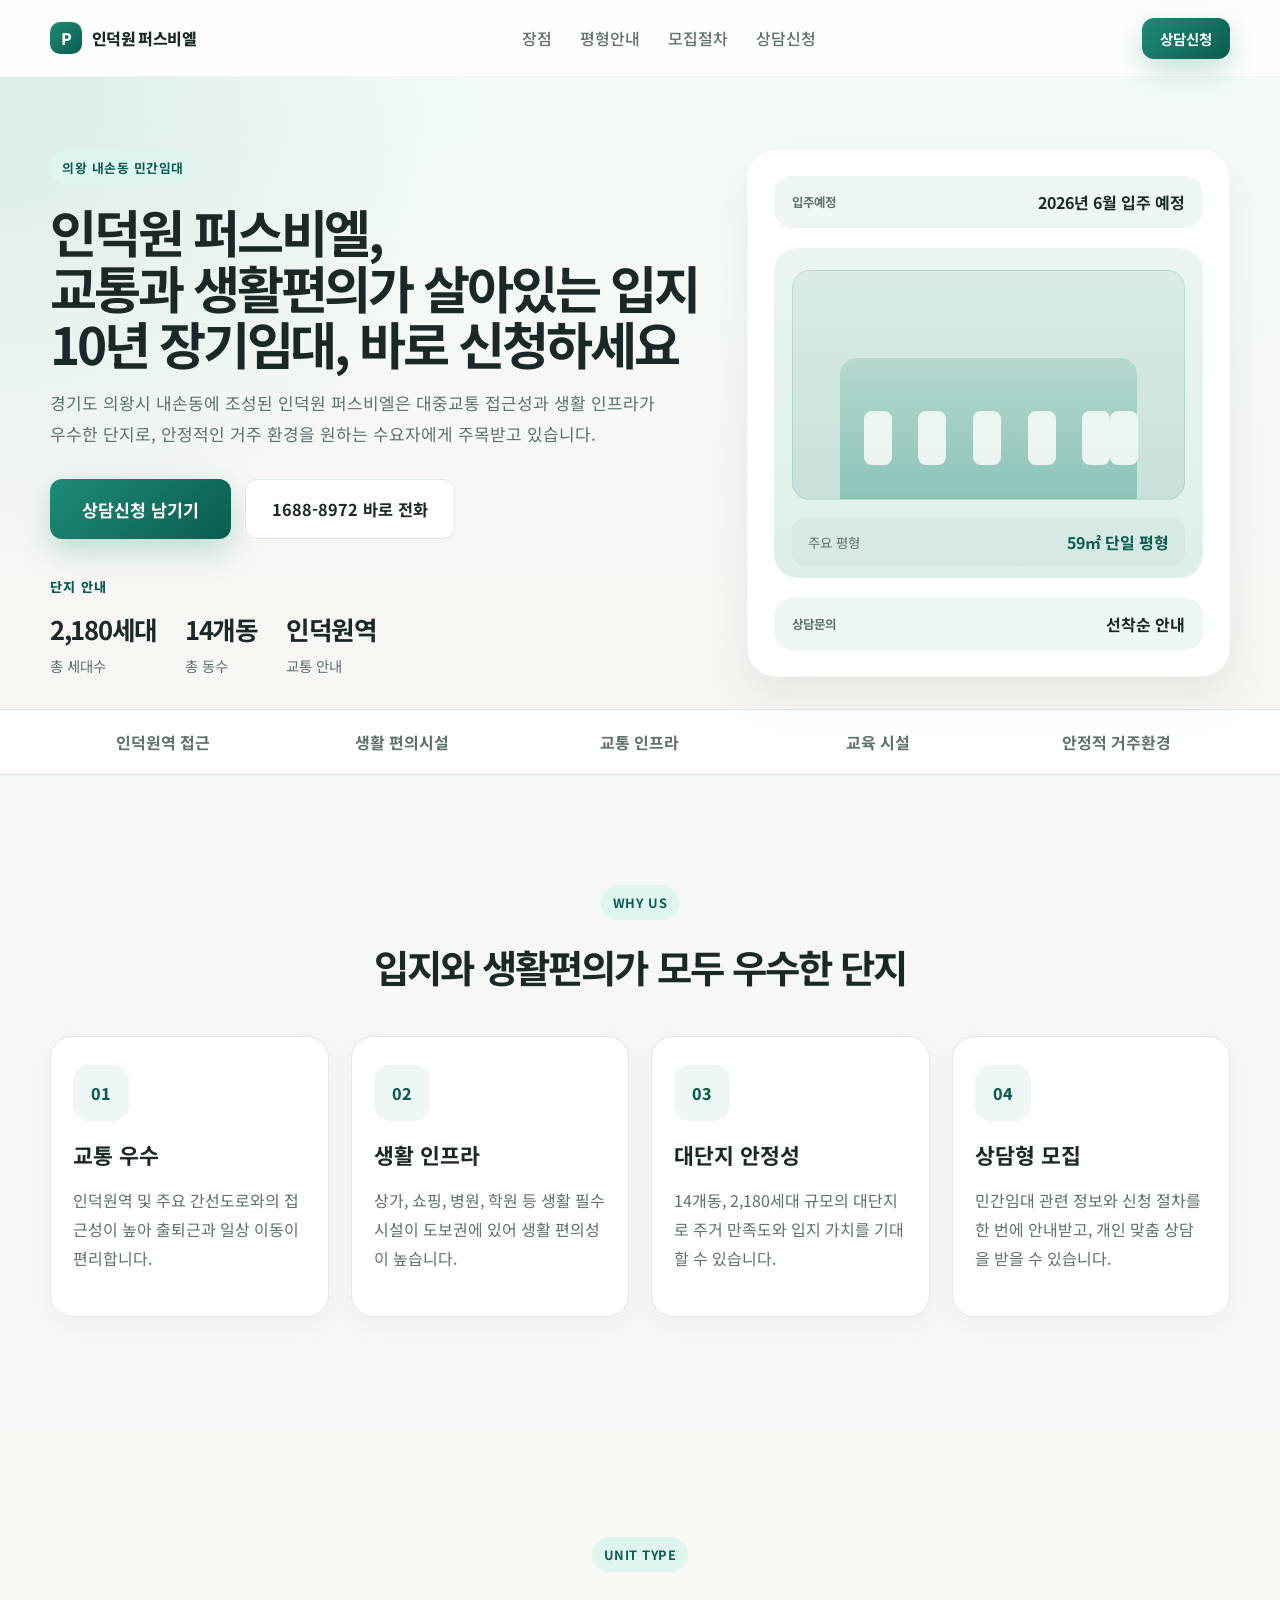
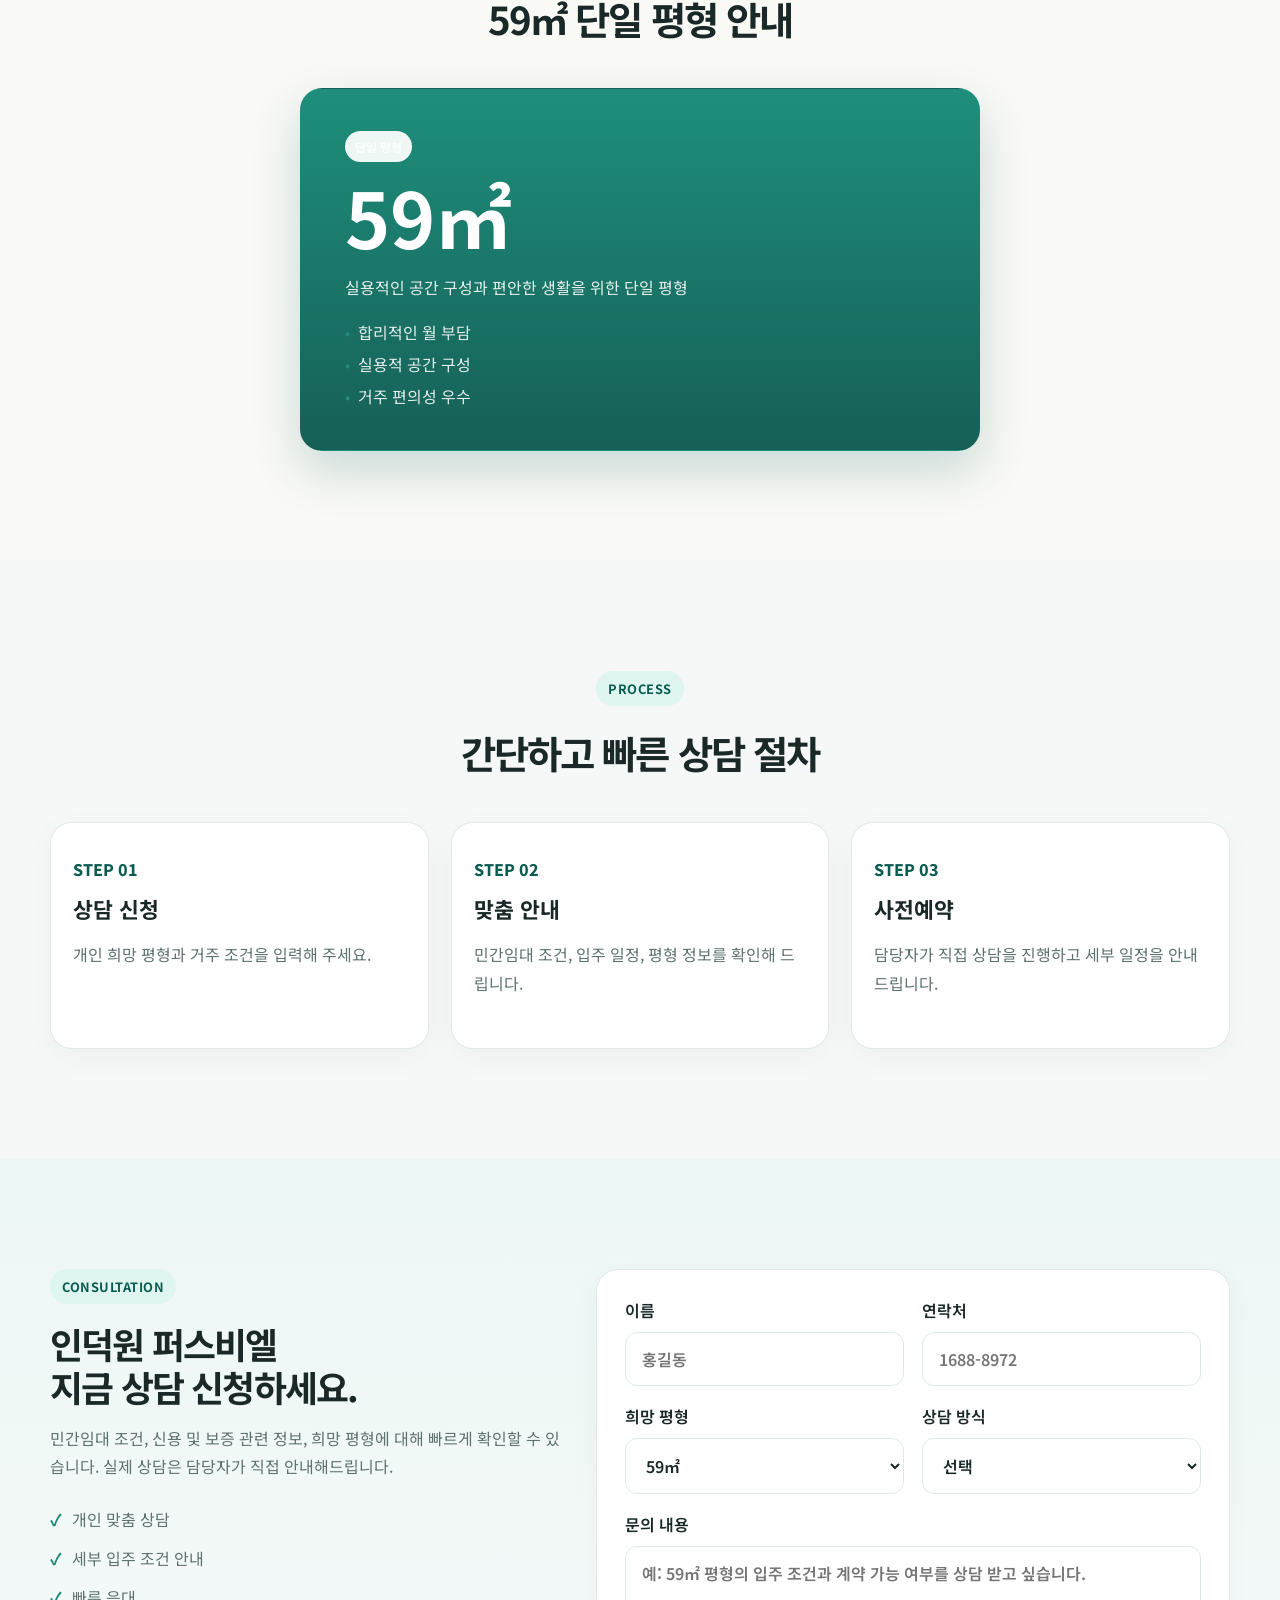
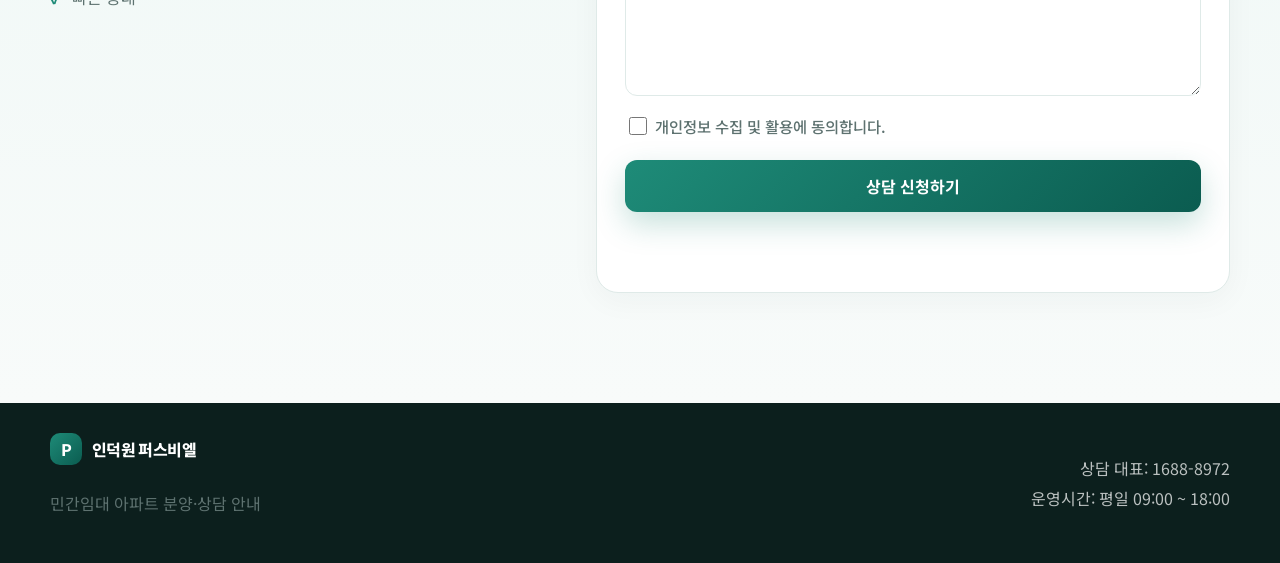
==== 퍼스비엘/index.html @ c5cbccba "Rename consultation button" ====
<!DOCTYPE html>
<html lang="ko">
  <head>
    <meta charset="UTF-8" />
    <meta name="viewport" content="width=device-width, initial-scale=1.0" />
    <title>인덕원 퍼스비엘 민간임대 | 분양상담</title>
    <meta name="description" content="인덕원 퍼스비엘 민간임대 아파트 안내 및 상담 신청 페이지입니다. 안양·의왕 임대아파트와 바로 입주 가능한 아파트 정보를 확인하세요." />
    <meta name="keywords" content="인덕원퍼스비엘, 안양임대아파트, 의왕임대아파트, 안양바로입주가능한아파트, 바로입주가능한아파트" />
    <meta name="robots" content="index, follow" />
    <meta name="theme-color" content="#0b5c50" />
    <link rel="canonical" href="https://lakchoi.github.io/firsbiel/퍼스비엘/" />
    <meta property="og:locale" content="ko_KR" />
    <meta property="og:type" content="website" />
    <meta property="og:title" content="인덕원 퍼스비엘 민간임대 | 분양상담" />
    <meta property="og:description" content="인덕원 퍼스비엘 단지 안내와 59㎡ 단일 평형 상담 신청을 확인하세요." />
    <meta property="og:url" content="https://lakchoi.github.io/firsbiel/퍼스비엘/" />
    <meta property="og:site_name" content="인덕원 퍼스비엘" />
    <meta name="twitter:card" content="summary" />
    <meta name="twitter:title" content="인덕원 퍼스비엘 민간임대" />
    <meta name="twitter:description" content="인덕원 퍼스비엘 단지 안내 및 59㎡ 상담 신청" />
    <link rel="preconnect" href="https://fonts.googleapis.com" />
    <link rel="preconnect" href="https://fonts.gstatic.com" crossorigin />
    <link href="https://fonts.googleapis.com/css2?family=Noto+Sans+KR:wght@400;500;700;800;900&display=swap" rel="stylesheet" />
    <link rel="stylesheet" href="styles.css" />
    <script type="application/ld+json">
      {
        "@context": "https://schema.org",
        "@type": "ApartmentComplex",
        "name": "인덕원 퍼스비엘",
        "description": "경기도 의왕시 내손동 인덕원 퍼스비엘 민간임대 아파트 안내 및 상담 페이지",
        "url": "https://lakchoi.github.io/firsbiel/퍼스비엘/",
        "telephone": "1688-8972",
        "address": {
          "@type": "PostalAddress",
          "addressLocality": "의왕시",
          "addressRegion": "경기도",
          "addressCountry": "KR"
        }
      }
    </script>
  </head>
  <body>
    <header class="topbar">
      <div class="container navwrap">
        <div class="brand">
          <span class="brand-mark">P</span>
          <span>인덕원 퍼스비엘</span>
        </div>
        <nav class="nav">
          <a href="#benefits">장점</a>
          <a href="#types">평형안내</a>
          <a href="#process">모집절차</a>
          <a href="#inquiry">상담신청</a>
        </nav>
        <a href="#inquiry" class="btn btn-primary small">상담신청</a>
      </div>
    </header>

    <main>
      <section class="hero">
        <div class="container hero-inner">
          <div class="hero-copy">
            <span class="badge">의왕 내손동 민간임대</span>
            <h1>인덕원 퍼스비엘,<br />교통과 생활편의가 살아있는 입지<br />10년 장기임대, 바로 신청하세요</h1>
            <p>
              경기도 의왕시 내손동에 조성된 인덕원 퍼스비엘은 대중교통 접근성과 생활 인프라가 우수한
              단지로, 안정적인 거주 환경을 원하는 수요자에게 주목받고 있습니다.
            </p>
            <div class="hero-actions">
              <a href="#inquiry" class="btn btn-primary btn-consult">상담신청 남기기</a>
              <a href="tel:1688-8972" class="btn btn-secondary btn-call">1688-8972 바로 전화</a>
            </div>
            <div class="stats-heading">단지 안내</div>
            <ul class="hero-stats">
              <li><strong>2,180세대</strong><span>총 세대수</span></li>
              <li><strong>14개동</strong><span>총 동수</span></li>
              <li><strong>인덕원역</strong><span>교통 안내</span></li>
            </ul>
          </div>

          <div class="hero-card">
            <div class="mini-card top">
              <span>입주예정</span>
              <strong>2026년 6월 입주 예정</strong>
            </div>
            <div class="apartment-visual" aria-label="아파트 이미지">
              <div class="building">
                <span class="window w1"></span>
                <span class="window w2"></span>
                <span class="window w3"></span>
                <span class="window w4"></span>
                <span class="window w5"></span>
                <span class="window w6"></span>
              </div>
              <div class="label-box">
                <small>주요 평형</small>
                <strong>59㎡ 단일 평형</strong>
              </div>
            </div>
            <div class="mini-card bottom">
              <span>상담문의</span>
              <strong>선착순 안내</strong>
            </div>
          </div>
        </div>
      </section>

      <section class="logo-strip">
        <div class="container strip-inner">
          <span>인덕원역 접근</span>
          <span>생활 편의시설</span>
          <span>교통 인프라</span>
          <span>교육 시설</span>
          <span>안정적 거주환경</span>
        </div>
      </section>

      <section id="benefits" class="section">
        <div class="container">
          <div class="section-header">
            <span class="eyebrow">WHY US</span>
            <h2>입지와 생활편의가 모두 우수한 단지</h2>
          </div>

          <div class="feature-grid">
            <article class="feature-card">
              <div class="icon">01</div>
              <h3>교통 우수</h3>
              <p>인덕원역 및 주요 간선도로와의 접근성이 높아 출퇴근과 일상 이동이 편리합니다.</p>
            </article>
            <article class="feature-card">
              <div class="icon">02</div>
              <h3>생활 인프라</h3>
              <p>상가, 쇼핑, 병원, 학원 등 생활 필수 시설이 도보권에 있어 생활 편의성이 높습니다.</p>
            </article>
            <article class="feature-card">
              <div class="icon">03</div>
              <h3>대단지 안정성</h3>
              <p>14개동, 2,180세대 규모의 대단지로 주거 만족도와 입지 가치를 기대할 수 있습니다.</p>
            </article>
            <article class="feature-card">
              <div class="icon">04</div>
              <h3>상담형 모집</h3>
              <p>민간임대 관련 정보와 신청 절차를 한 번에 안내받고, 개인 맞춤 상담을 받을 수 있습니다.</p>
            </article>
          </div>
        </div>
      </section>

      <section id="types" class="section alt">
        <div class="container">
          <div class="section-header">
            <span class="eyebrow">UNIT TYPE</span>
            <h2>59㎡ 단일 평형 안내</h2>
          </div>

          <div class="unit-grid">
            <article class="unit-card featured">
              <div class="unit-tag">단일 평형</div>
              <h3>59㎡</h3>
              <p>실용적인 공간 구성과 편안한 생활을 위한 단일 평형</p>
              <ul>
                <li>합리적인 월 부담</li>
                <li>실용적 공간 구성</li>
                <li>거주 편의성 우수</li>
              </ul>
            </article>
          </div>
        </div>
      </section>

      <section id="process" class="section process">
        <div class="container">
          <div class="section-header">
            <span class="eyebrow">PROCESS</span>
            <h2>간단하고 빠른 상담 절차</h2>
          </div>

          <div class="process-grid">
            <div class="process-item">
              <span>STEP 01</span>
              <h3>상담 신청</h3>
              <p>개인 희망 평형과 거주 조건을 입력해 주세요.</p>
            </div>
            <div class="process-item">
              <span>STEP 02</span>
              <h3>맞춤 안내</h3>
              <p>민간임대 조건, 입주 일정, 평형 정보를 확인해 드립니다.</p>
            </div>
            <div class="process-item">
              <span>STEP 03</span>
              <h3>사전예약</h3>
              <p>담당자가 직접 상담을 진행하고 세부 일정을 안내드립니다.</p>
            </div>
          </div>
        </div>
      </section>

      <section id="inquiry" class="section form-section">
        <div class="container inquiry-layout">
          <div class="form-copy">
            <span class="eyebrow">CONSULTATION</span>
            <h2>인덕원 퍼스비엘<br />지금 상담 신청하세요.</h2>
            <p>
              민간임대 조건, 신용 및 보증 관련 정보, 희망 평형에 대해 빠르게 확인할 수 있습니다.
              실제 상담은 담당자가 직접 안내해드립니다.
            </p>
            <ul class="check-list">
              <li>개인 맞춤 상담</li>
              <li>세부 입주 조건 안내</li>
              <li>빠른 응대</li>
            </ul>
          </div>

          <form class="inquiry-form" id="consultForm">
            <div class="field-row two-col">
              <label>
                <span>이름</span>
                <input type="text" name="name" placeholder="홍길동" required />
              </label>
              <label>
                <span>연락처</span>
                <input type="tel" name="phone" placeholder="1688-8972" required />
              </label>
            </div>

            <div class="field-row two-col">
              <label>
                <span>희망 평형</span>
                <select name="unit">
                  <option value="59㎡" selected>59㎡</option>
                </select>
              </label>
              <label>
                <span>상담 방식</span>
                <select name="inquiryType">
                  <option value="">선택</option>
                  <option>전화 상담</option>
                  <option>문자 상담</option>
                  <option>사전예약</option>
                  <option>기타</option>
                </select>
              </label>
            </div>

            <label>
              <span>문의 내용</span>
              <textarea name="message" rows="5" placeholder="예: 59㎡ 평형의 입주 조건과 계약 가능 여부를 상담 받고 싶습니다."></textarea>
            </label>

            <label class="checkbox-item">
              <input type="checkbox" required />
              <span>개인정보 수집 및 활용에 동의합니다.</span>
            </label>

            <button type="submit" class="btn btn-primary submit-btn">상담 신청하기</button>
            <p class="form-result" id="formResult" aria-live="polite"></p>
          </form>
        </div>
      </section>
    </main>

    <footer class="footer">
      <div class="container footer-inner">
        <div>
          <div class="brand footer-brand">
            <span class="brand-mark">P</span>
            <span>인덕원 퍼스비엘</span>
          </div>
          <p>민간임대 아파트 분양·상담 안내</p>
        </div>
        <div class="footer-info">
          <span>상담 대표: 1688-8972</span>
          <span>운영시간: 평일 09:00 ~ 18:00</span>
        </div>
      </div>
    </footer>

    <script src="script.js"></script>
  </body>
</html>
---- 퍼스비엘/styles.css ----
:root {
  --bg: #f5f8f6;
  --surface: #ffffff;
  --surface-soft: #eef7f4;
  --primary: #1e8b78;
  --primary-dark: #0b5c50;
  --accent: #dff5ef;
  --text: #1a2928;
  --muted: #5e7270;
  --line: #dfeae8;
  --shadow: 0 20px 45px rgba(17, 62, 56, 0.08);
}

* {
  box-sizing: border-box;
}

html { scroll-behavior: smooth; }

body {
  margin: 0;
  font-family: "Noto Sans KR", sans-serif;
  background: var(--bg);
  color: var(--text);
  overflow-x: hidden;
}

a { color: inherit; text-decoration: none; }

button, input, select, textarea { font: inherit; }

.container {
  width: min(1180px, calc(100% - 32px));
  margin: 0 auto;
}

.topbar {
  position: sticky;
  top: 0;
  z-index: 20;
  background: rgba(255,255,255,0.8);
  backdrop-filter: blur(8px);
  border-bottom: 1px solid rgba(28, 42, 42, 0.04);
}

.navwrap {
  display: flex;
  align-items: center;
  justify-content: space-between;
  min-height: 76px;
}

.brand {
  display: inline-flex;
  align-items: center;
  gap: 10px;
  font-weight: 800;
  letter-spacing: -0.04em;
}

.brand-mark {
  display: inline-flex;
  align-items: center;
  justify-content: center;
  width: 32px;
  height: 32px;
  background: linear-gradient(135deg, var(--primary), var(--primary-dark));
  color: white;
  border-radius: 10px;
  font-size: 1rem;
}

.nav {
  display: flex;
  gap: 28px;
  color: var(--muted);
  font-weight: 500;
}

.nav a:hover { color: var(--primary-dark); }

.btn {
  display: inline-flex;
  align-items: center;
  justify-content: center;
  padding: 14px 24px;
  border-radius: 12px;
  border: none;
  font-weight: 700;
  transition: all 0.2s ease;
  cursor: pointer;
}

.btn:hover { transform: translateY(-1px); }
.btn.small { padding: 10px 18px; font-size: 0.9rem; }
.btn-consult { min-height: 58px; padding: 17px 32px; font-size: 1.08rem; }
.btn-call { min-height: 58px; padding: 17px 26px; font-size: 1.02rem; }

.btn-primary {
  background: linear-gradient(135deg, var(--primary), var(--primary-dark));
  color: white;
  box-shadow: 0 12px 30px rgba(31, 135, 117, 0.25);
}

.btn-secondary {
  background: white;
  color: var(--text);
  border: 1px solid var(--line);
}

.hero {
  padding: 72px 0 32px;
  background: radial-gradient(circle at top left, rgba(31, 135, 117, 0.12), transparent 34%), linear-gradient(180deg, #f4fbf9 0%, #f7f6f2 100%);
}

.hero-inner {
  display: grid;
  grid-template-columns: 1.15fr 0.85fr;
  gap: 44px;
  align-items: center;
}

.badge, .eyebrow {
  display: inline-block;
  padding: 8px 12px;
  border-radius: 999px;
  background: var(--accent);
  color: var(--primary-dark);
  font-size: 0.8rem;
  font-weight: 700;
  letter-spacing: 0.04em;
}

.hero-copy h1 {
  font-size: clamp(2.5rem, 4vw, 4.5rem);
  line-height: 1.1;
  letter-spacing: -0.06em;
  margin: 18px 0 16px;
}

.hero-copy p {
  color: var(--muted);
  font-size: 1.06rem;
  line-height: 1.8;
  max-width: 620px;
}

.hero-actions {
  display: flex;
  gap: 14px;
  margin-top: 30px;
  flex-wrap: wrap;
}

.stats-heading {
  margin-top: 38px;
  color: var(--primary-dark);
  font-size: 0.82rem;
  font-weight: 800;
  letter-spacing: 0.08em;
}

.hero-stats {
  list-style: none;
  padding: 0;
  margin: 14px 0 0;
  display: flex;
  gap: 28px;
  flex-wrap: wrap;
}

.hero-stats li {
  display: flex;
  flex-direction: column;
  gap: 8px;
}

.hero-stats strong {
  font-size: clamp(1.4rem, 2vw, 2rem);
  letter-spacing: -0.05em;
}

.hero-stats span { color: var(--muted); font-size: 0.9rem; }

.hero-card {
  background: white;
  border: 1px solid rgba(20, 28, 29, 0.04);
  border-radius: 28px;
  box-shadow: var(--shadow);
  padding: 26px;
}

.mini-card {
  display: flex;
  justify-content: space-between;
  align-items: center;
  gap: 16px;
  padding: 14px 18px;
  background: var(--surface-soft);
  border-radius: 18px;
  font-weight: 700;
}

.mini-card span { color: var(--muted); font-size: 0.78rem; }

.apartment-visual {
  margin: 20px 0;
  background: linear-gradient(180deg, #eaf5f3 0%, #deefe9 100%);
  border-radius: 24px;
  padding: 22px 18px 12px;
}

.building {
  position: relative;
  height: 230px;
  border-radius: 18px;
  background: linear-gradient(180deg, #d9ece7 0%, #c8e0db 100%);
  overflow: hidden;
  border: 1px solid rgba(31, 135, 117, 0.15);
}

.building::before {
  content: "";
  position: absolute;
  left: 12%;
  right: 12%;
  bottom: 0;
  height: 62%;
  background: linear-gradient(180deg, #b5d9d0 0%, #8cc3b8 100%);
  border-radius: 16px 16px 0 0;
}

.window {
  position: absolute;
  width: 28px;
  height: 54px;
  background: rgba(255, 255, 255, 0.8);
  border-radius: 8px;
  bottom: 34px;
}

.w1 { left: 18%; } .w2 { left: 32%; } .w3 { left: 46%; } .w4 { left: 60%; } .w5 { left: 74%; } .w6 { left: 81%; }

.label-box {
  display: flex;
  justify-content: space-between;
  align-items: center;
  gap: 16px;
  margin-top: 18px;
  background: rgba(17, 62, 56, 0.04);
  padding: 12px 16px;
  border-radius: 12px;
}

.label-box small { color: var(--muted); }
.label-box strong { color: var(--primary-dark); }

.logo-strip {
  background: white;
  border-top: 1px solid var(--line);
  border-bottom: 1px solid var(--line);
}

.strip-inner {
  display: grid;
  grid-template-columns: repeat(5, minmax(0, 1fr));
  gap: 12px;
  padding: 20px 0;
  text-align: center;
  color: var(--muted);
  font-weight: 700;
}

.section { padding: 110px 0; }
.alt { background: #f9f9f6; }

.section-header { text-align: center; margin-bottom: 42px; }
.section-header h2 {
  font-size: clamp(2rem, 3vw, 3rem);
  letter-spacing: -0.05em;
  margin: 18px 0 0;
}

.feature-grid {
  display: grid;
  grid-template-columns: repeat(4, minmax(0, 1fr));
  gap: 22px;
}

.feature-card, .unit-card, .process-item, .inquiry-form {
  background: white;
  border: 1px solid var(--line);
  border-radius: 22px;
  box-shadow: 0 8px 30px rgba(17, 62, 56, 0.04);
}

.feature-card { padding: 28px 22px; }
.icon {
  display: inline-flex;
  width: 56px;
  height: 56px;
  align-items: center;
  justify-content: center;
  border-radius: 16px;
  background: var(--surface-soft);
  color: var(--primary-dark);
  font-weight: 800;
  margin-bottom: 18px;
}

.feature-card h3, .unit-card h3, .process-item h3 { margin: 0 0 12px; font-size: 1.35rem; }
.feature-card p, .unit-card p, .process-item p, .form-copy p, .footer p, .check-list { color: var(--muted); line-height: 1.8; }

.unit-grid { display: grid; grid-template-columns: minmax(0, 680px); justify-content: center; }
.unit-card { padding: 42px 44px; }
.unit-card.featured {
  background: linear-gradient(180deg, #1e8f7c 0%, #165f56 100%);
  border-color: transparent;
  color: white;
  box-shadow: 0 20px 48px rgba(17, 95, 86, 0.2);
}
.unit-card.featured h3 {
  font-size: clamp(2.8rem, 6vw, 4.8rem);
  line-height: 1;
  margin-bottom: 18px;
}
.unit-card.featured p, .unit-card.featured li, .unit-card.featured .unit-tag { color: rgba(255,255,255,0.88); }
.unit-tag {
  display: inline-flex;
  padding: 7px 10px;
  border-radius: 999px;
  background: var(--surface-soft);
  color: var(--primary-dark);
  font-size: 0.75rem;
  font-weight: 700;
  margin-bottom: 16px;
}
.unit-card ul {
  list-style: none;
  padding: 0;
  margin: 18px 0 0;
  display: grid;
  gap: 8px;
  color: var(--muted);
}
.unit-card li::before { content: "•"; margin-right: 8px; color: var(--primary); }

.process-grid { display: grid; grid-template-columns: repeat(3, minmax(0, 1fr)); gap: 22px; }
.process-item { padding: 34px 22px; }
.process-item span { display: inline-block; margin-bottom: 12px; color: var(--primary-dark); font-weight: 800; }

.form-section { background: linear-gradient(180deg, #edf7f5 0%, #f8fbfa 100%); }
.inquiry-layout {
  display: grid;
  grid-template-columns: 0.9fr 1.1fr;
  gap: 28px;
  align-items: start;
}
.form-copy h2 {
  font-size: clamp(2rem, 2.8vw, 3rem);
  line-height: 1.2;
  letter-spacing: -0.05em;
  margin: 18px 0 16px;
}

.check-list {
  list-style: none;
  padding: 0;
  margin-top: 24px;
  display: grid;
  gap: 10px;
}
.check-list li::before { content: "✓"; color: var(--primary); font-weight: 800; margin-right: 10px; }

.inquiry-form { padding: 28px; }
.field-row { display: grid; gap: 18px; }
.two-col { grid-template-columns: repeat(2, minmax(0, 1fr)); }
label {
  display: grid;
  gap: 10px;
  color: var(--text);
  font-weight: 600;
  margin-bottom: 18px;
  min-width: 0;
}
input, select, textarea {
  width: 100%;
  border: 1px solid var(--line);
  background: white;
  border-radius: 12px;
  padding: 14px 16px;
  color: var(--text);
  transition: border-color 0.2s ease, box-shadow 0.2s ease;
}
input:focus, select:focus, textarea:focus {
  outline: none;
  border-color: rgba(31, 135, 117, 0.65);
  box-shadow: 0 0 0 4px rgba(31, 135, 117, 0.08);
}
.checkbox-item {
  display: grid;
  grid-template-columns: 20px 1fr;
  align-items: center;
  margin: 10px 0 22px;
  font-size: 0.96rem;
  font-weight: 500;
  color: var(--muted);
}
.checkbox-item input { width: 18px; height: 18px; }
.submit-btn { width: 100%; }
.form-result {
  min-height: 22px;
  margin-top: 14px;
  font-weight: 700;
  color: var(--primary-dark);
}

.footer {
  background: #0c1f1d;
  color: rgba(255,255,255,0.8);
  padding: 30px 0;
}
.footer-inner {
  display: flex;
  align-items: center;
  justify-content: space-between;
  gap: 20px;
}
.footer-brand { color: white; margin-bottom: 8px; }
.footer-info {
  display: flex;
  flex-direction: column;
  gap: 6px;
  text-align: right;
  color: rgba(255,255,255,0.72);
}

@media (max-width: 960px) {
  .hero-inner, .inquiry-layout { grid-template-columns: 1fr; }
  .feature-grid, .unit-grid, .process-grid, .strip-inner { grid-template-columns: 1fr 1fr; }
  .nav { display: none; }
}

@media (max-width: 640px) {
  .container { width: min(100% - 24px, 520px); }
  .section { padding: 80px 0; }
  .hero { padding-top: 52px; }
  .hero-copy h1 { font-size: clamp(2.2rem, 11vw, 3.25rem); }
  .hero-copy p { font-size: 0.98rem; }
  .hero-actions, .two-col, .feature-grid, .unit-grid, .process-grid, .strip-inner { grid-template-columns: 1fr; display: grid; }
  .btn { width: 100%; }
  .hero-card { padding: 16px; border-radius: 22px; }
  .mini-card { flex-direction: column; align-items: flex-start; gap: 6px; }
  .hero-stats { display: grid; grid-template-columns: 1fr; }
  .hero-stats li { gap: 4px; }
  .unit-card { padding: 32px 26px; }
  .inquiry-form { padding: 22px 18px; }
  .footer-inner { flex-direction: column; text-align: center; }
  .footer-info { text-align: center; }
}
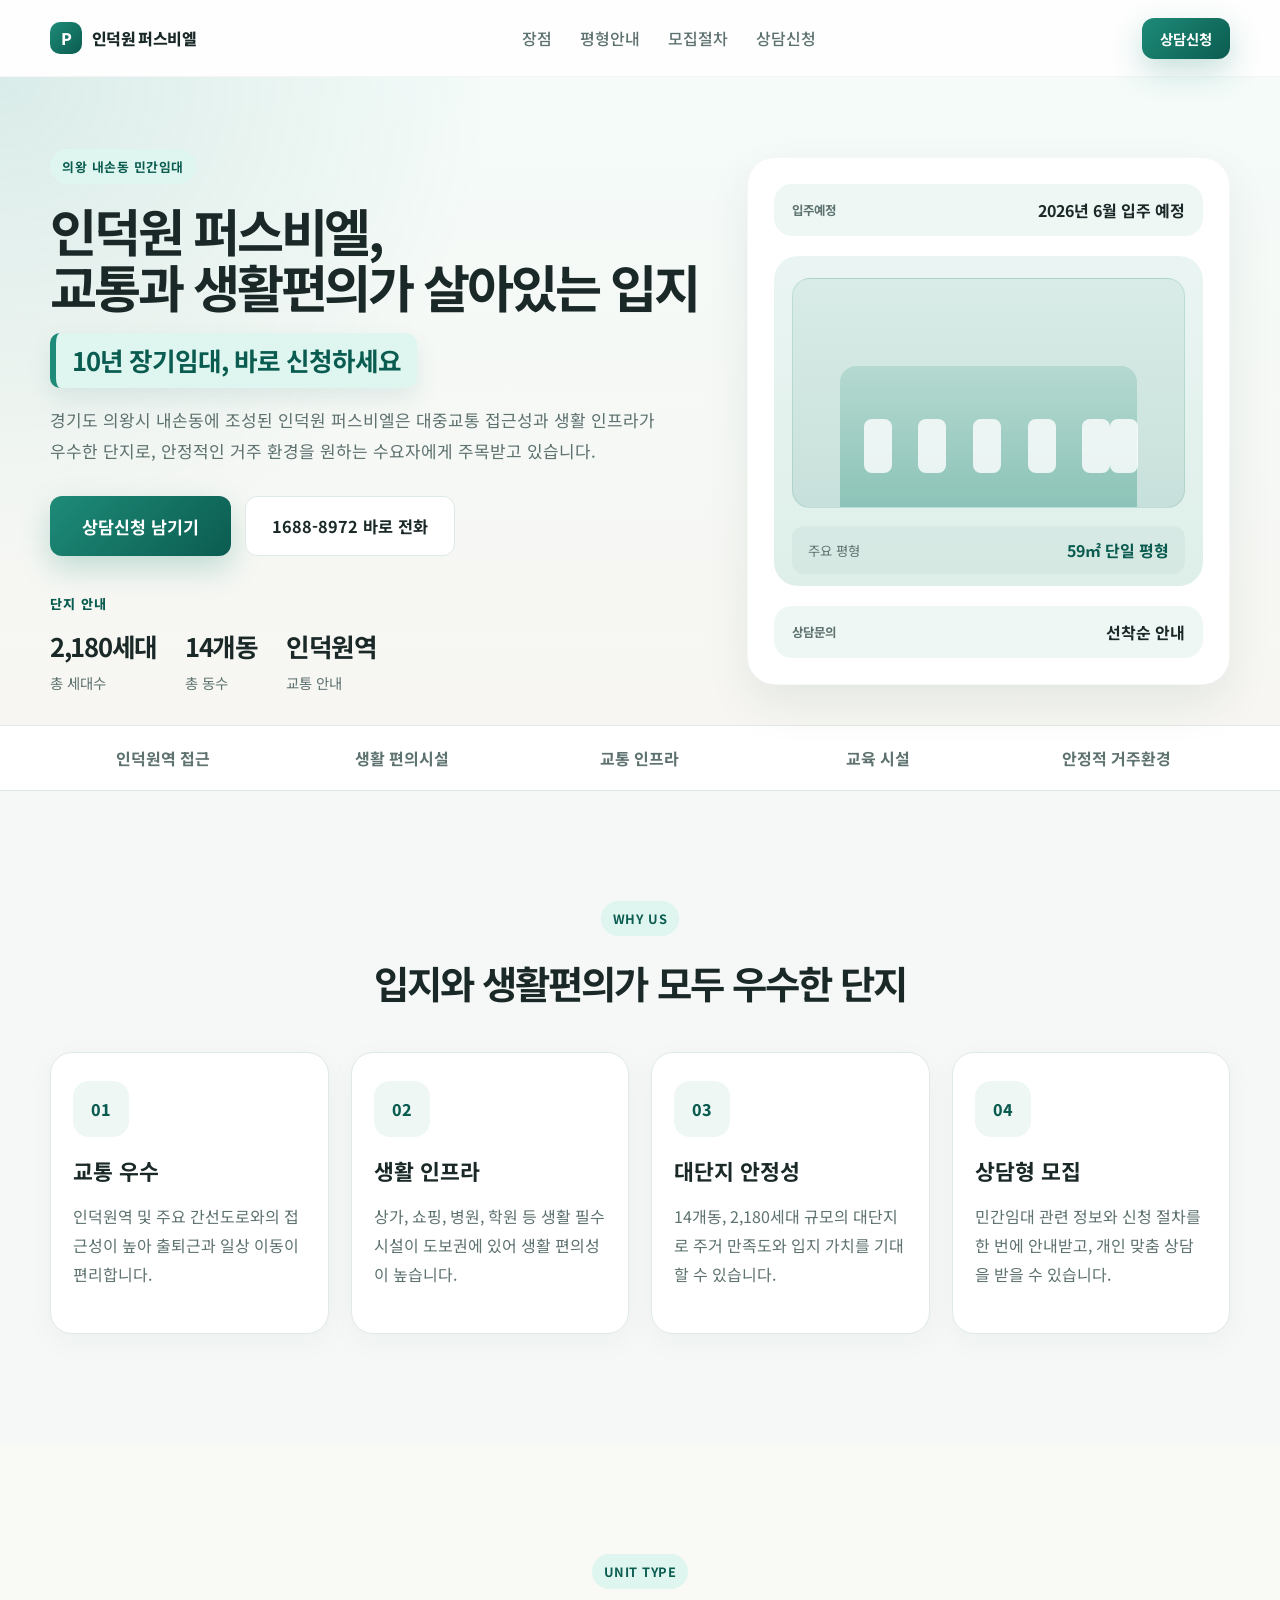
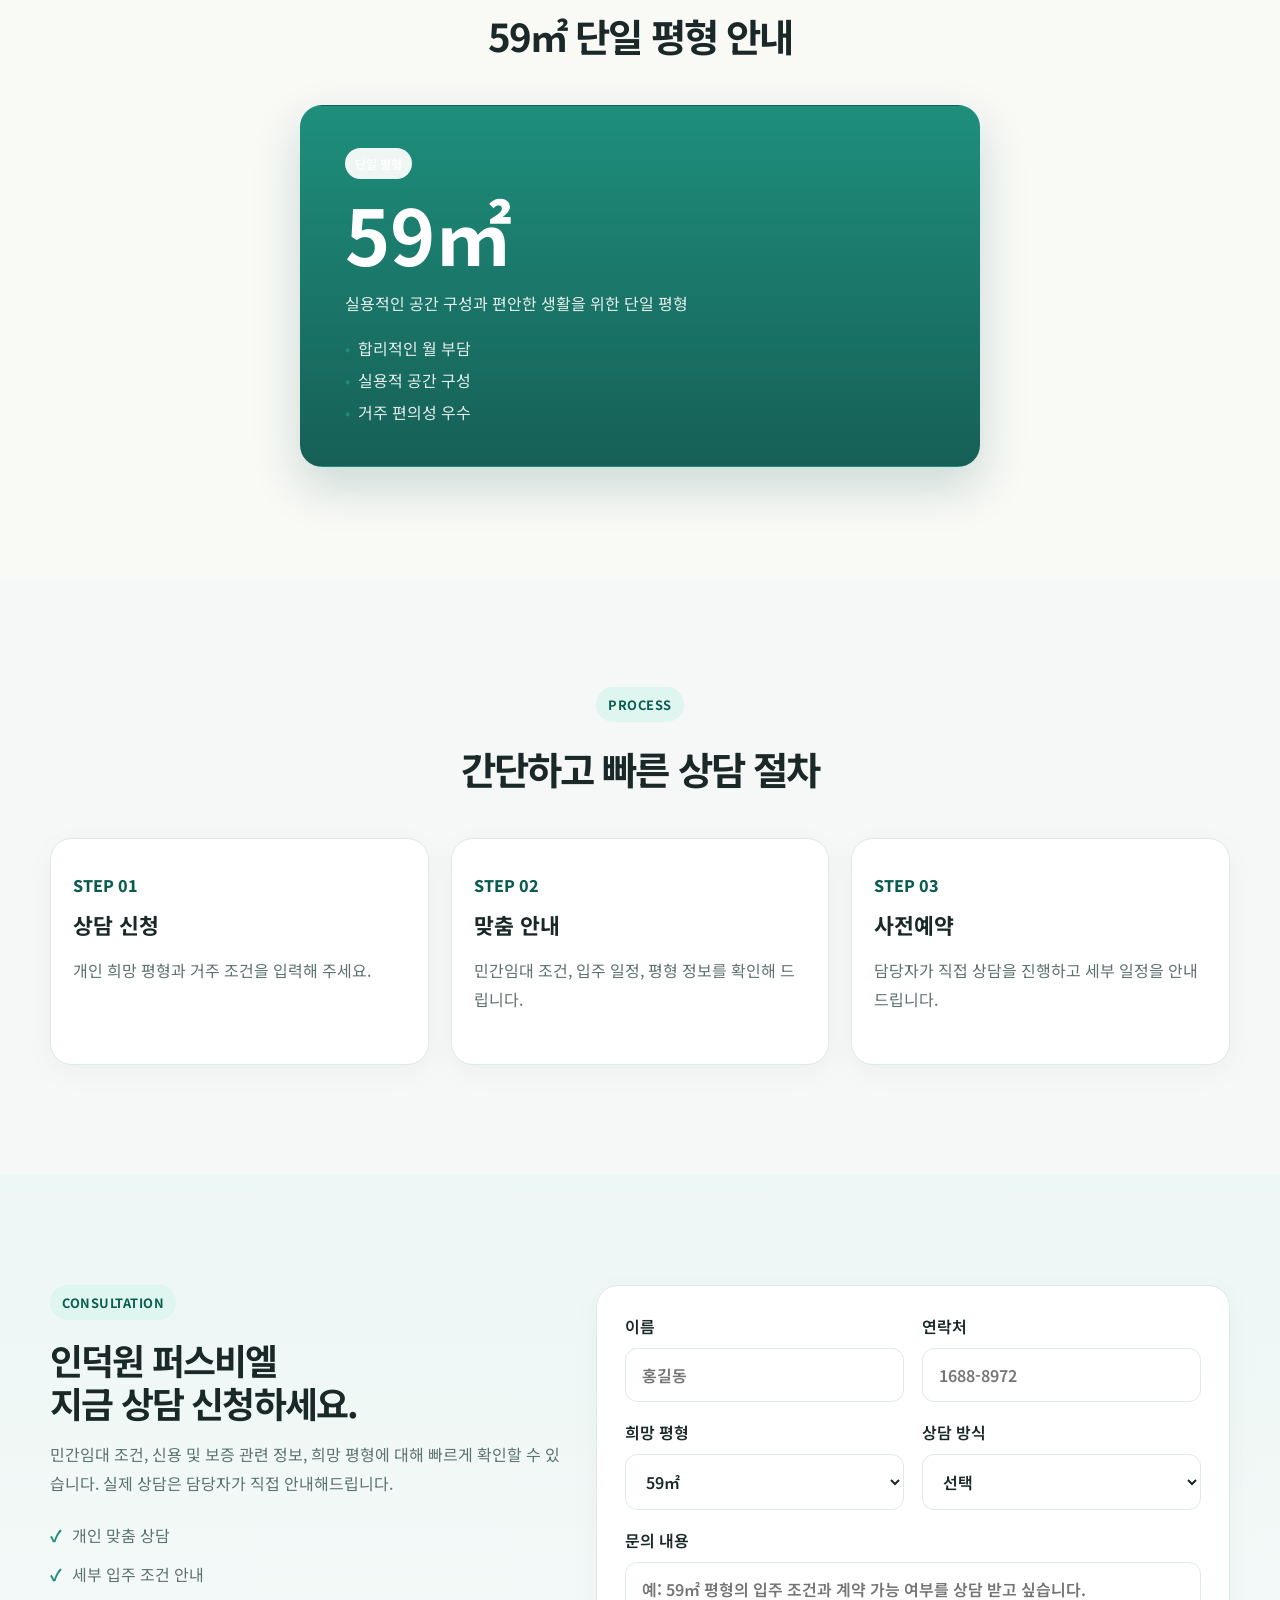
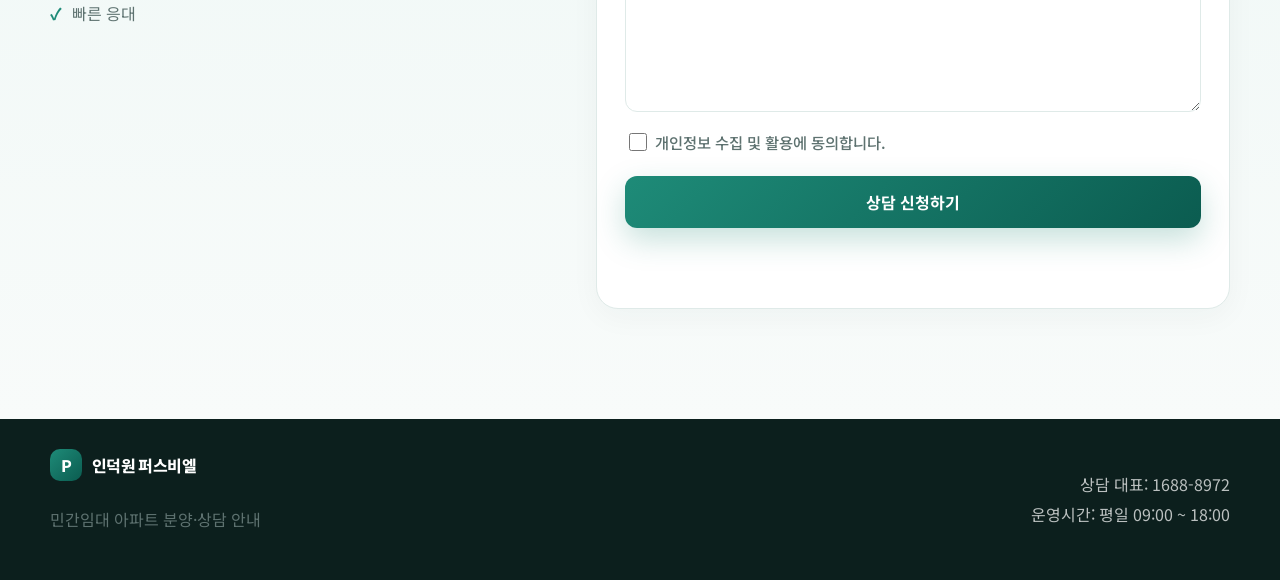
==== commit b074db2b: "Highlight long-term rental call to action" ====
--- a/퍼스비엘/index.html
+++ b/퍼스비엘/index.html
@@ -61,7 +61,7 @@
         <div class="container hero-inner">
           <div class="hero-copy">
             <span class="badge">의왕 내손동 민간임대</span>
-            <h1>인덕원 퍼스비엘,<br />교통과 생활편의가 살아있는 입지<br />10년 장기임대, 바로 신청하세요</h1>
+            <h1>인덕원 퍼스비엘,<br />교통과 생활편의가 살아있는 입지<br /><span class="hero-cta-line">10년 장기임대, 바로 신청하세요</span></h1>
             <p>
               경기도 의왕시 내손동에 조성된 인덕원 퍼스비엘은 대중교통 접근성과 생활 인프라가 우수한
               단지로, 안정적인 거주 환경을 원하는 수요자에게 주목받고 있습니다.
--- a/퍼스비엘/styles.css
+++ b/퍼스비엘/styles.css
@@ -136,6 +136,20 @@
   line-height: 1.1;
   letter-spacing: -0.06em;
   margin: 18px 0 16px;
+}
+
+.hero-cta-line {
+  display: inline-block;
+  margin-top: 18px;
+  padding: 10px 16px 11px;
+  border-left: 6px solid var(--primary);
+  border-radius: 10px;
+  background: var(--accent);
+  color: var(--primary-dark);
+  font-size: clamp(1.2rem, 2vw, 1.85rem);
+  line-height: 1.35;
+  letter-spacing: -0.04em;
+  box-shadow: 0 10px 24px rgba(17, 95, 86, 0.1);
 }
 
 .hero-copy p {
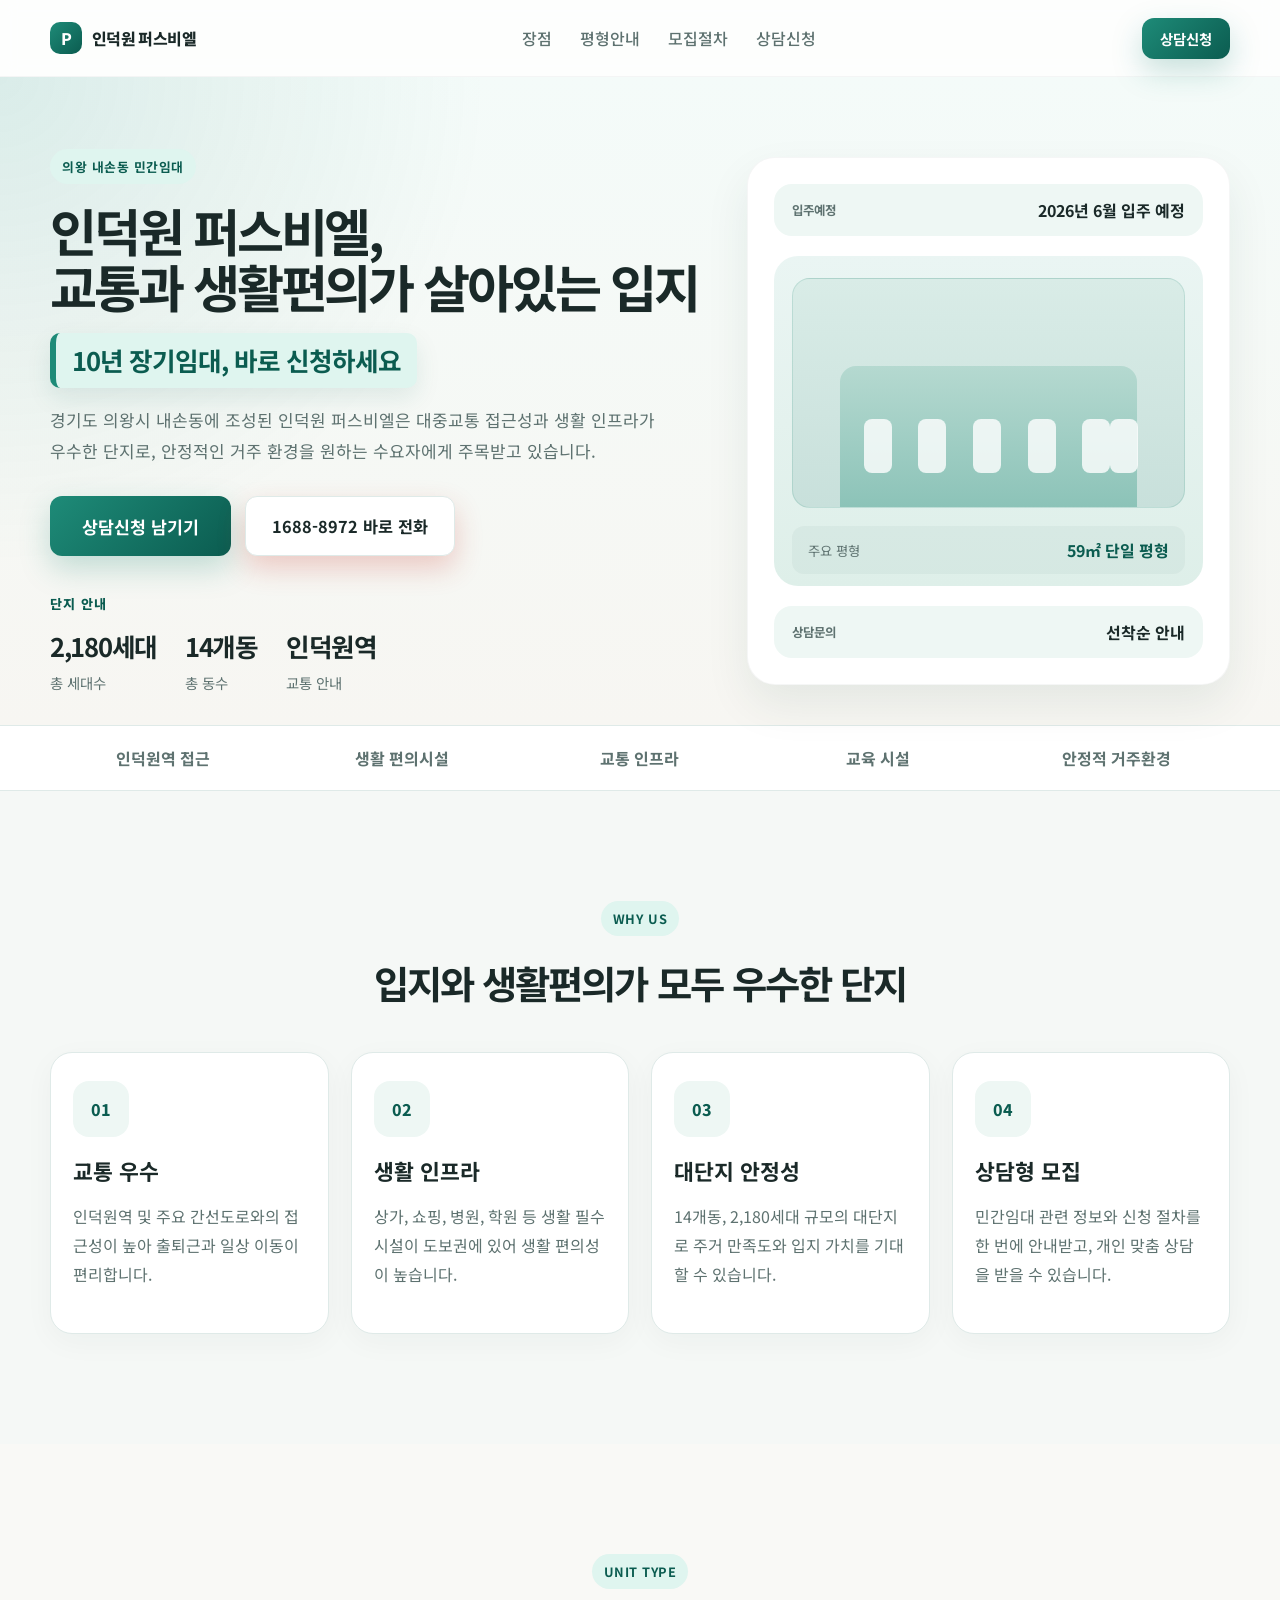
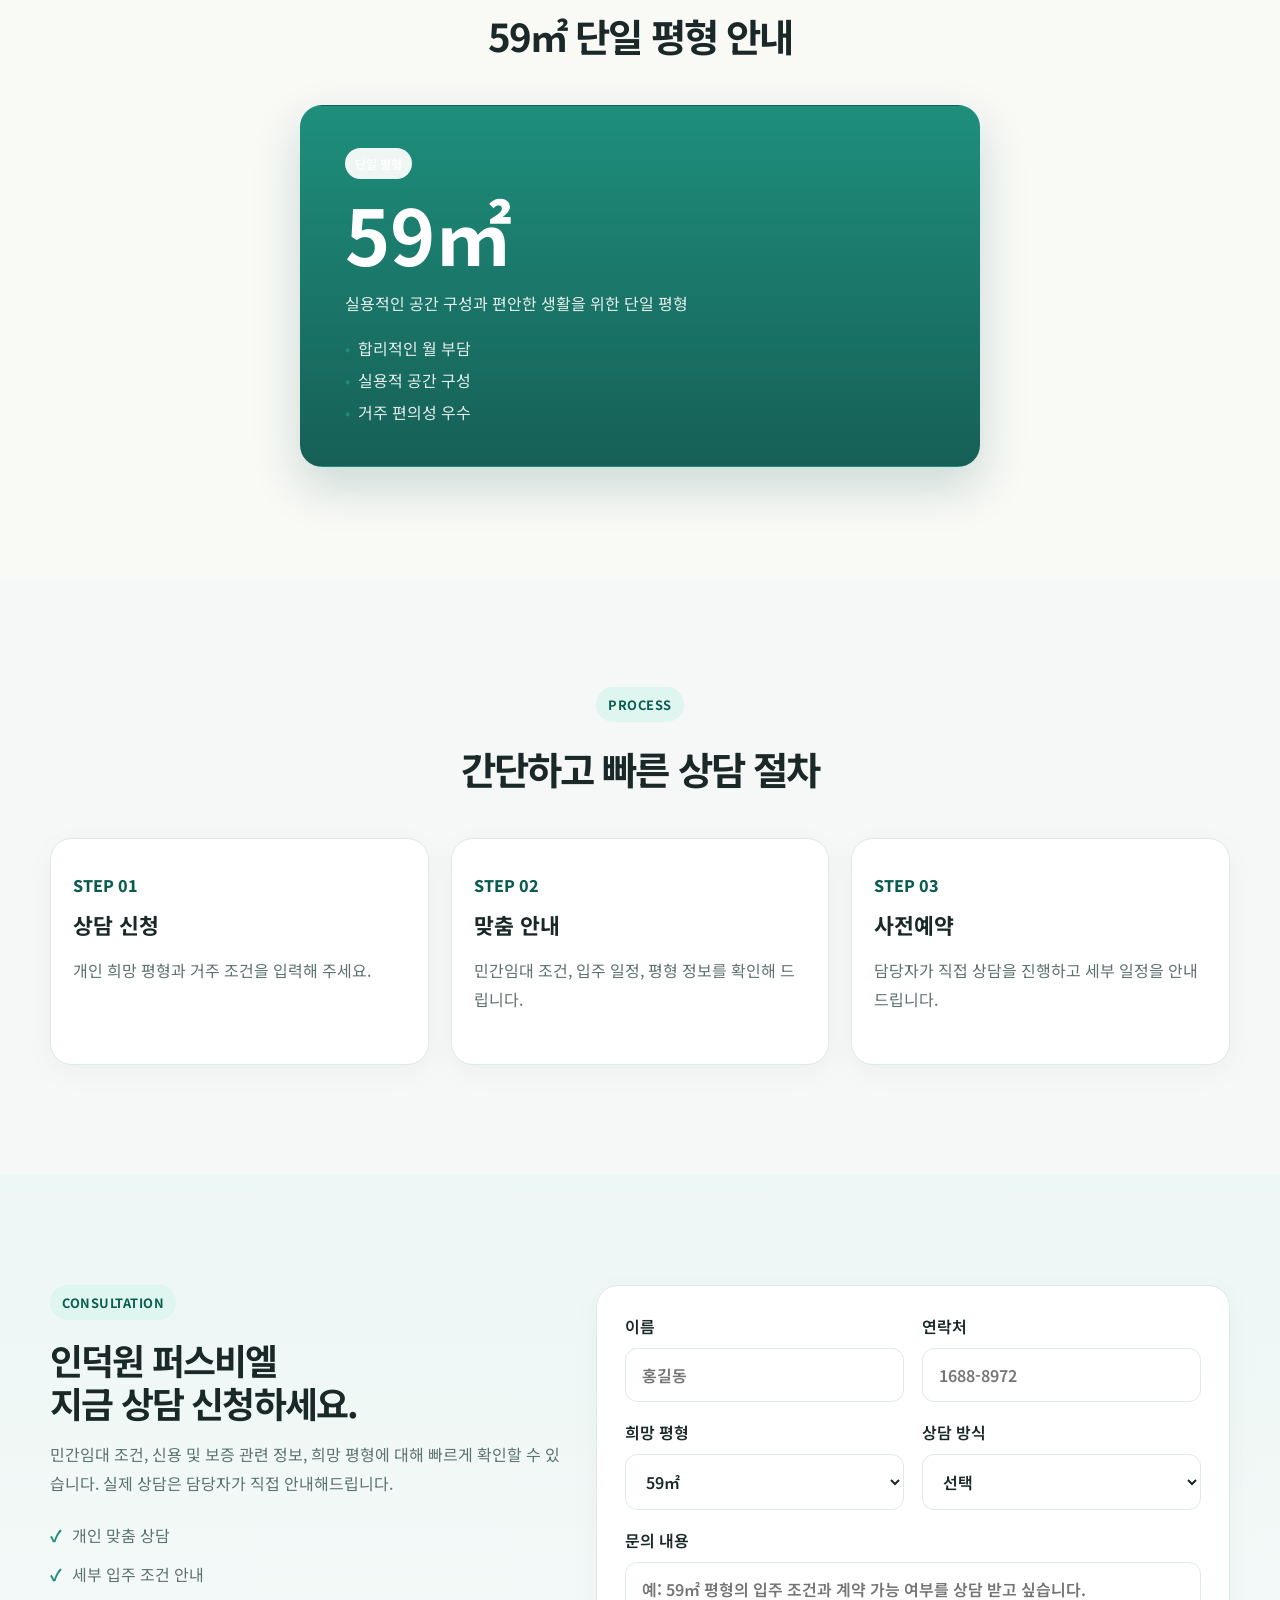
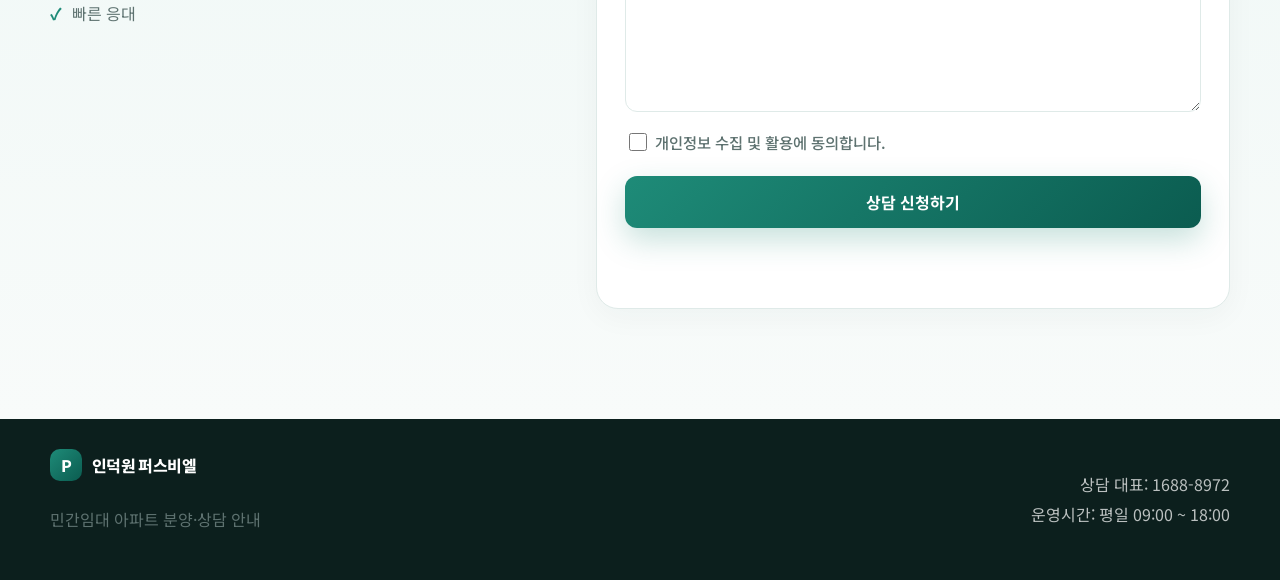
==== commit 7d86d3f2: "Refresh stylesheet cache version" ====
--- a/퍼스비엘/index.html
+++ b/퍼스비엘/index.html
@@ -21,7 +21,7 @@
     <link rel="preconnect" href="https://fonts.googleapis.com" />
     <link rel="preconnect" href="https://fonts.gstatic.com" crossorigin />
     <link href="https://fonts.googleapis.com/css2?family=Noto+Sans+KR:wght@400;500;700;800;900&display=swap" rel="stylesheet" />
-    <link rel="stylesheet" href="styles.css" />
+    <link rel="stylesheet" href="styles.css?v=20260908" />
     <script type="application/ld+json">
       {
         "@context": "https://schema.org",
--- a/퍼스비엘/styles.css
+++ b/퍼스비엘/styles.css
@@ -94,7 +94,15 @@
 .btn:hover { transform: translateY(-1px); }
 .btn.small { padding: 10px 18px; font-size: 0.9rem; }
 .btn-consult { min-height: 58px; padding: 17px 32px; font-size: 1.08rem; }
-.btn-call { min-height: 58px; padding: 17px 26px; font-size: 1.02rem; }
+.btn-call {
+  min-height: 58px;
+  padding: 17px 26px;
+  font-size: 1.02rem;
+  background: #c9362b;
+  border-color: #c9362b;
+  color: white;
+  box-shadow: 0 12px 28px rgba(201, 54, 43, 0.24);
+}
 
 .btn-primary {
   background: linear-gradient(135deg, var(--primary), var(--primary-dark));
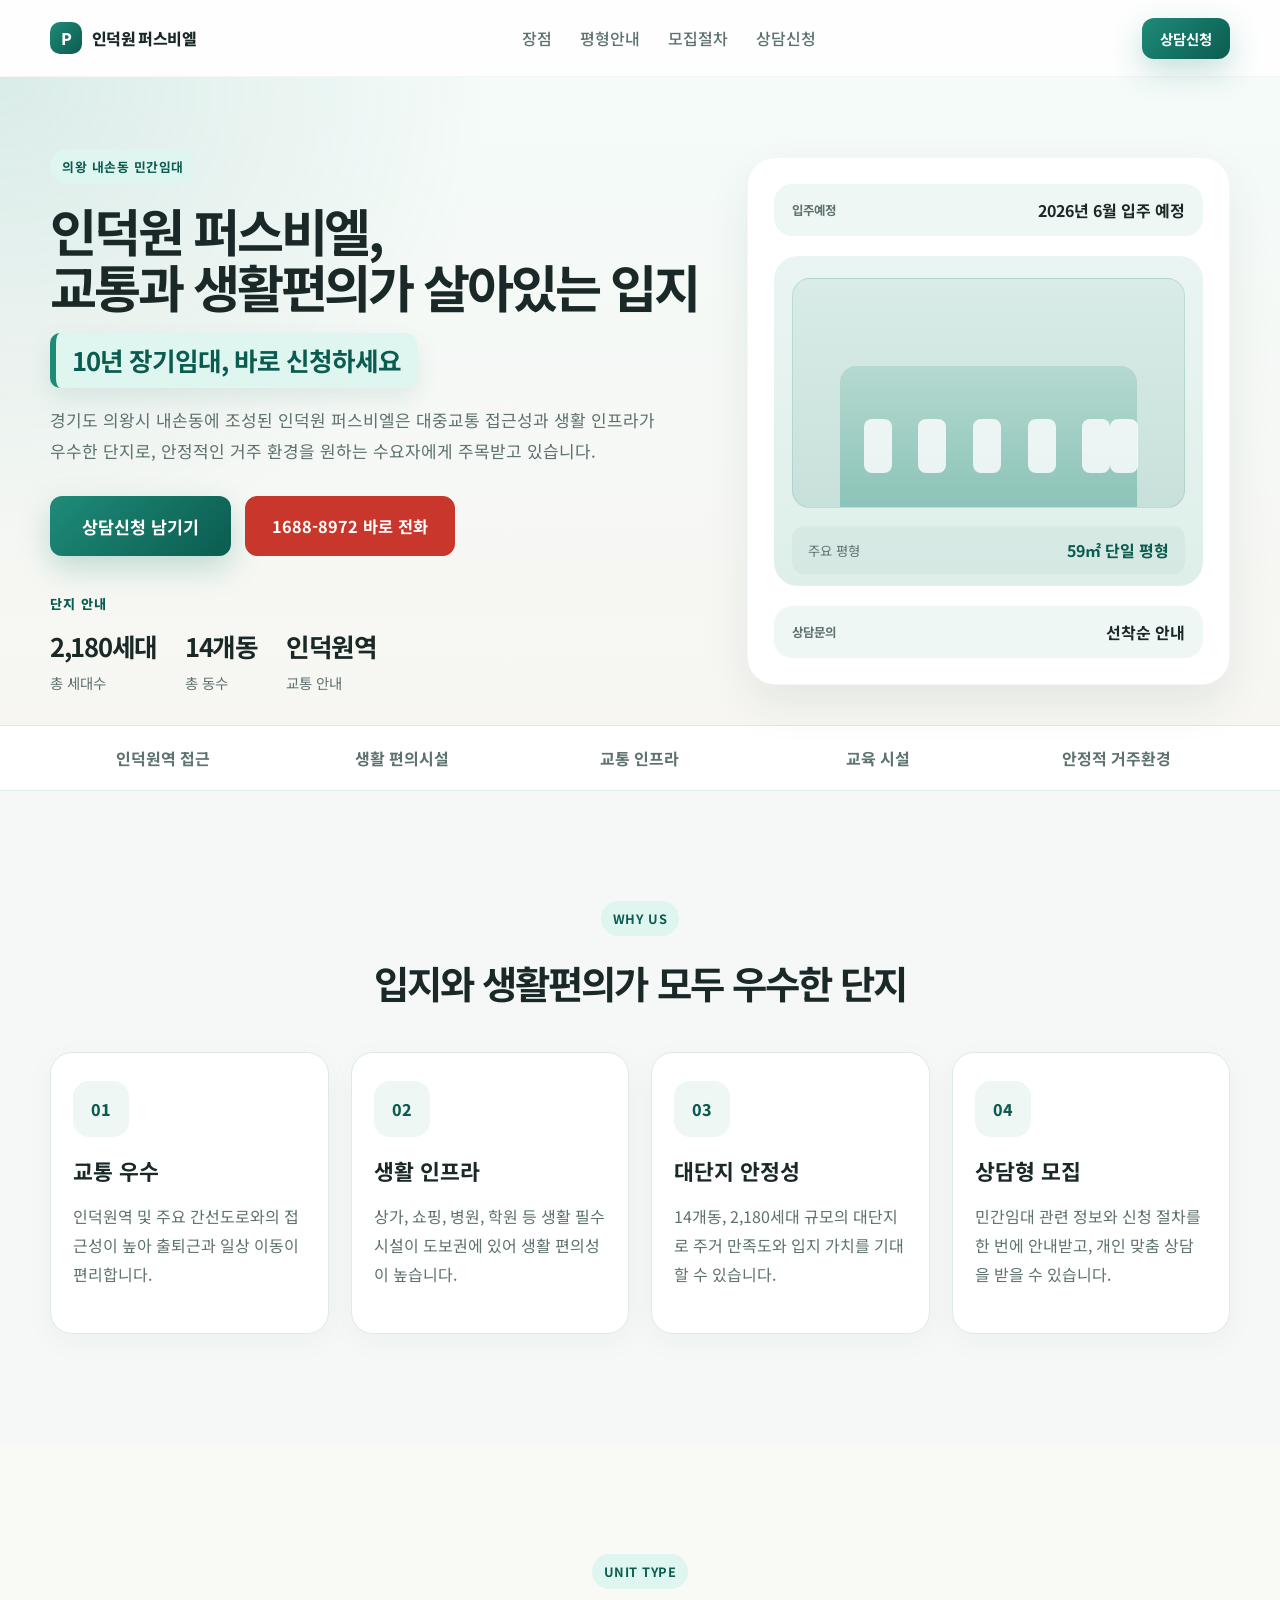
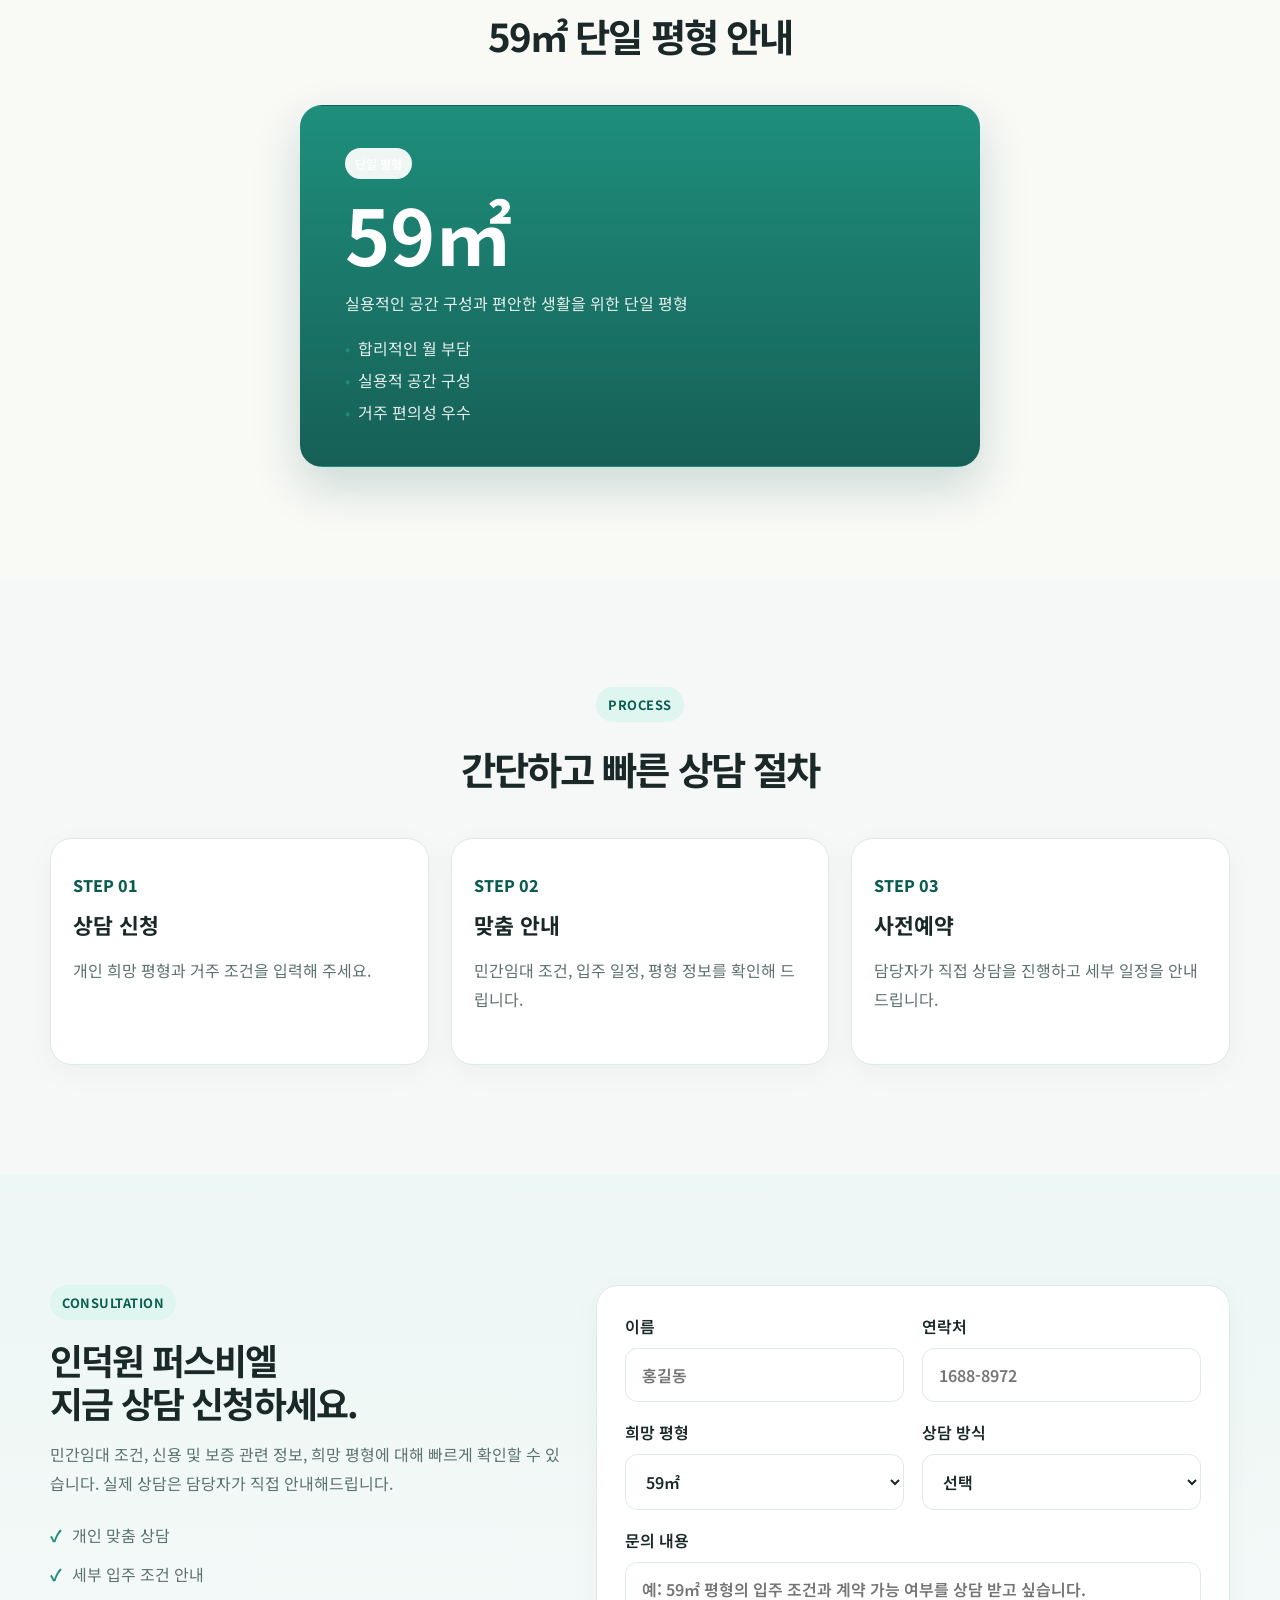
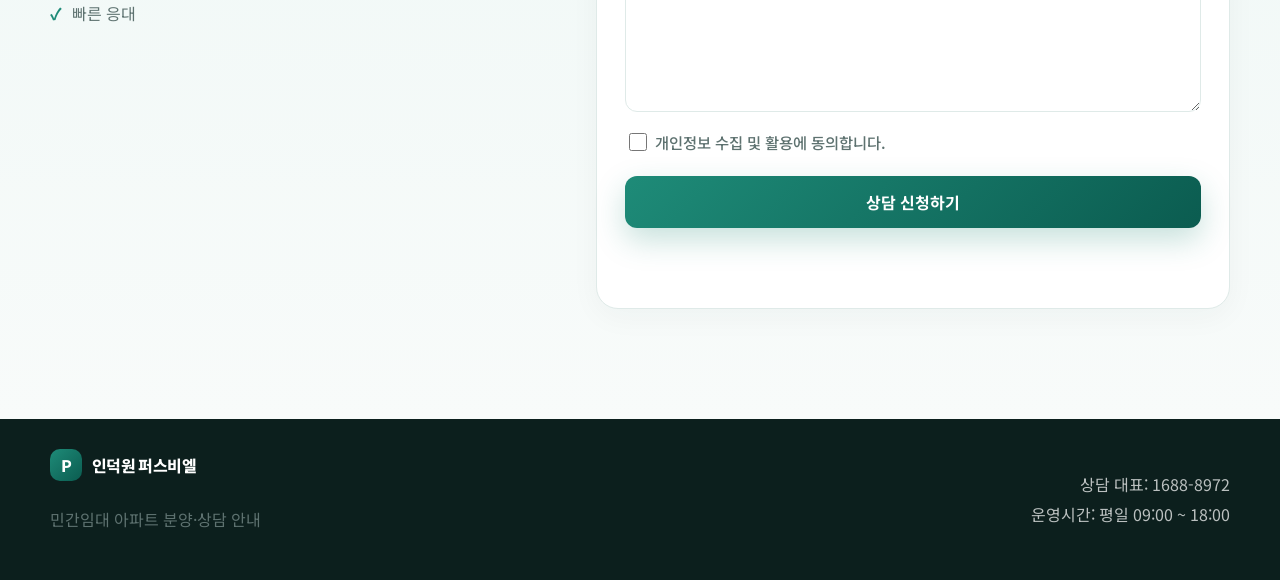
==== commit e6b4b1b7: "Bust cached button styles" ====
--- a/퍼스비엘/index.html
+++ b/퍼스비엘/index.html
@@ -21,7 +21,7 @@
     <link rel="preconnect" href="https://fonts.googleapis.com" />
     <link rel="preconnect" href="https://fonts.gstatic.com" crossorigin />
     <link href="https://fonts.googleapis.com/css2?family=Noto+Sans+KR:wght@400;500;700;800;900&display=swap" rel="stylesheet" />
-    <link rel="stylesheet" href="styles.css?v=20260908" />
+    <link rel="stylesheet" href="styles.css?v=20260908-2" />
     <script type="application/ld+json">
       {
         "@context": "https://schema.org",
--- a/퍼스비엘/styles.css
+++ b/퍼스비엘/styles.css
@@ -101,7 +101,6 @@
   background: #c9362b;
   border-color: #c9362b;
   color: white;
-  box-shadow: 0 12px 28px rgba(201, 54, 43, 0.24);
 }
 
 .btn-primary {
@@ -114,6 +113,13 @@
   background: white;
   color: var(--text);
   border: 1px solid var(--line);
+}
+
+.btn-secondary.btn-call {
+  background: #c9362b;
+  border-color: #c9362b;
+  color: white;
+  box-shadow: none;
 }
 
 .hero {
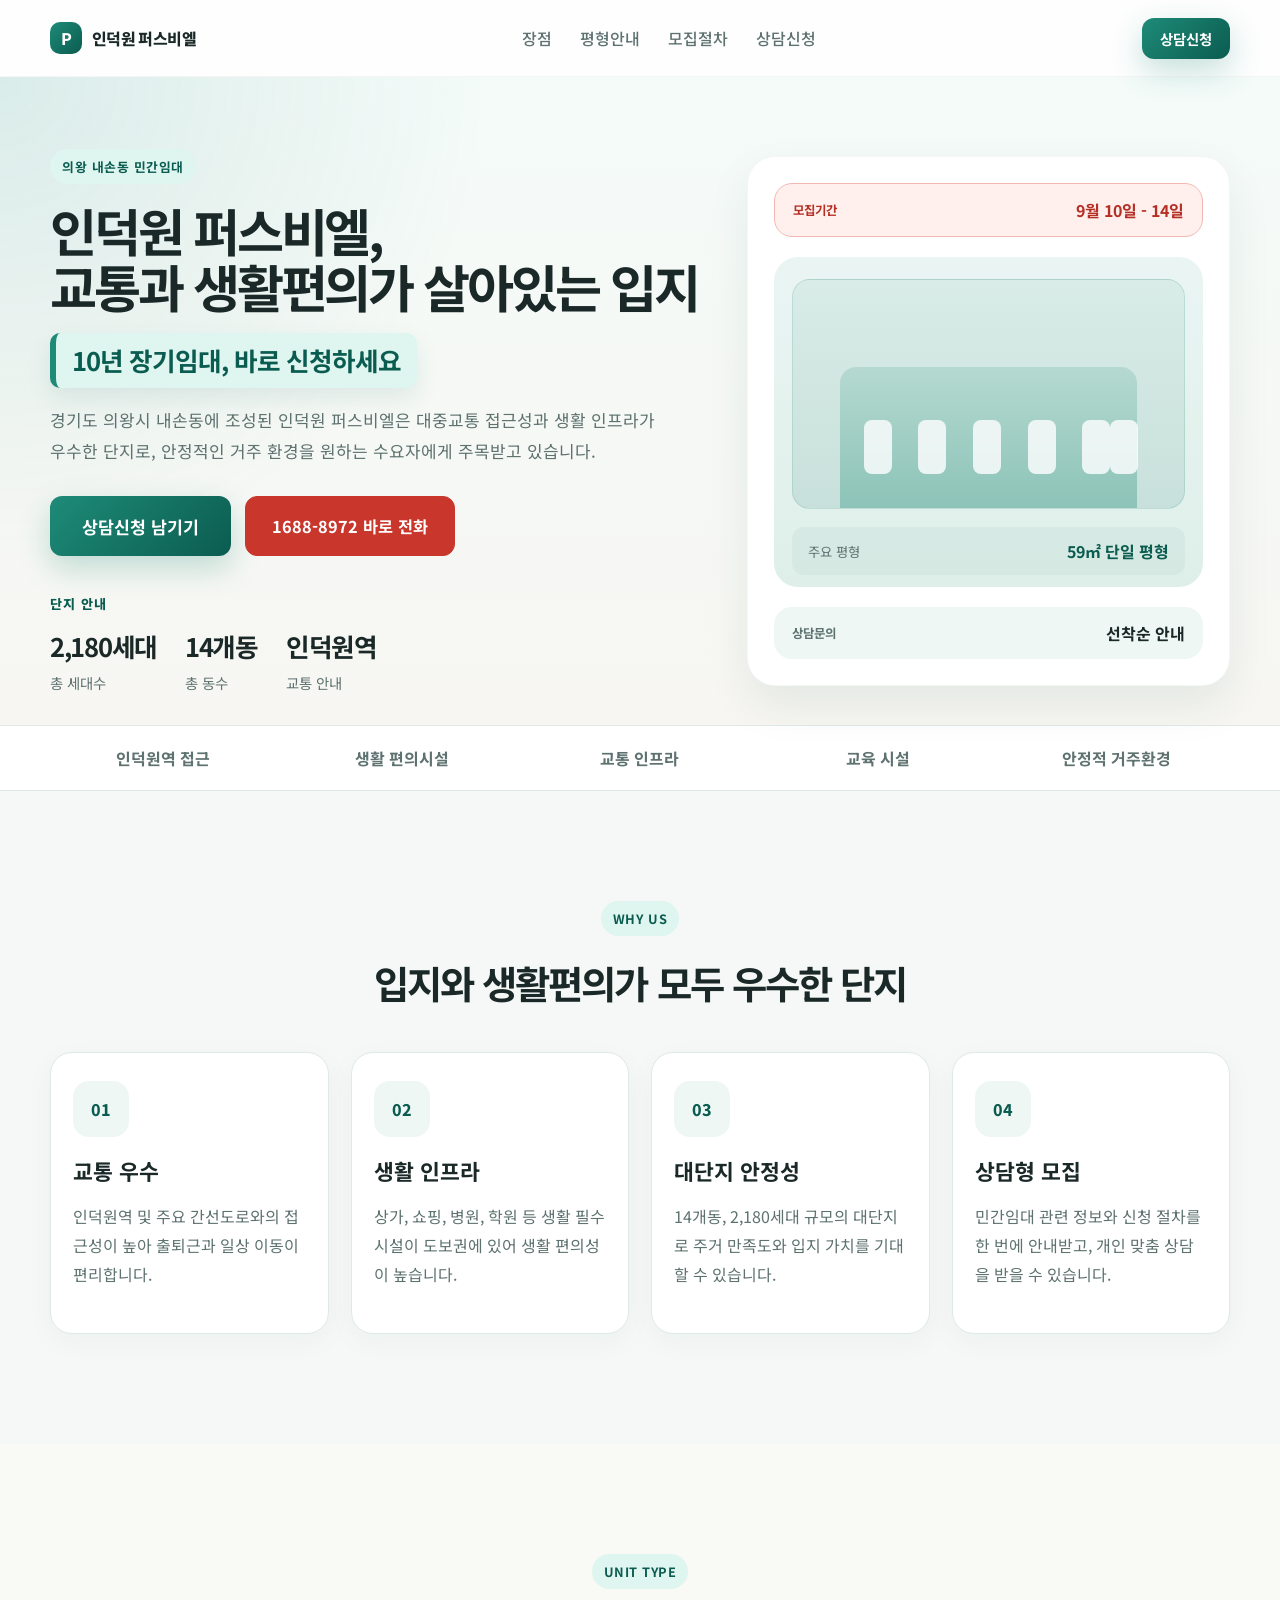
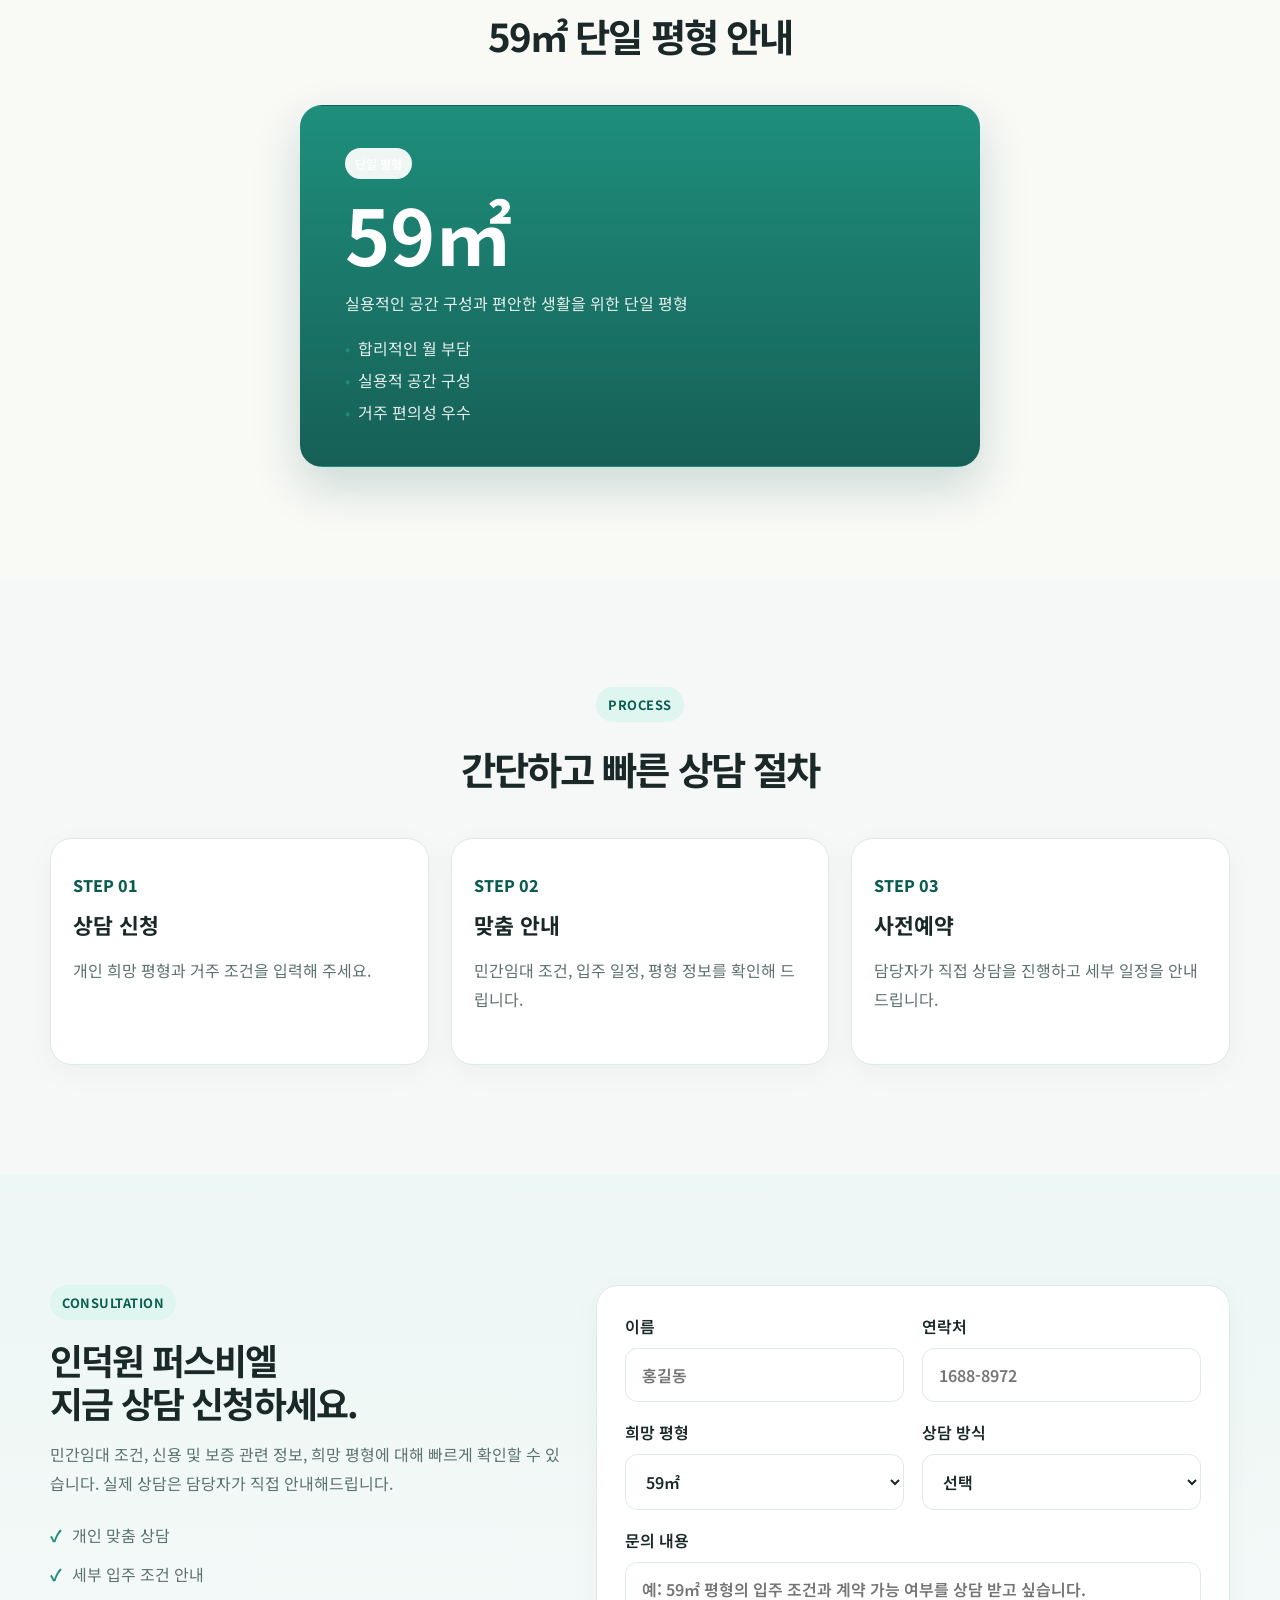
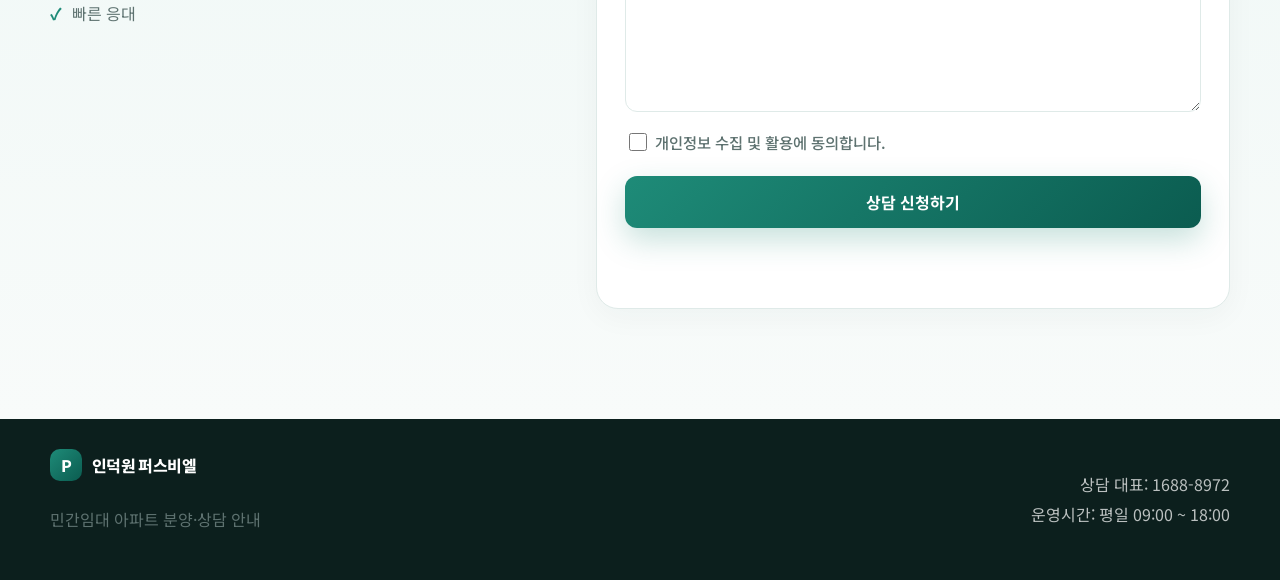
==== commit ec4b6071: "Highlight recruitment period" ====
--- a/퍼스비엘/index.html
+++ b/퍼스비엘/index.html
@@ -79,9 +79,9 @@
           </div>
 
           <div class="hero-card">
-            <div class="mini-card top">
-              <span>입주예정</span>
-              <strong>2026년 6월 입주 예정</strong>
+            <div class="mini-card top recruitment-card">
+              <span>모집기간</span>
+              <strong>9월 10일 - 14일</strong>
             </div>
             <div class="apartment-visual" aria-label="아파트 이미지">
               <div class="building">
--- a/퍼스비엘/styles.css
+++ b/퍼스비엘/styles.css
@@ -230,6 +230,14 @@
 }
 
 .mini-card span { color: var(--muted); font-size: 0.78rem; }
+
+.recruitment-card {
+  background: #fff0ee;
+  border: 1px solid #f2b8b2;
+}
+
+.recruitment-card span,
+.recruitment-card strong { color: #b52f25; }
 
 .apartment-visual {
   margin: 20px 0;
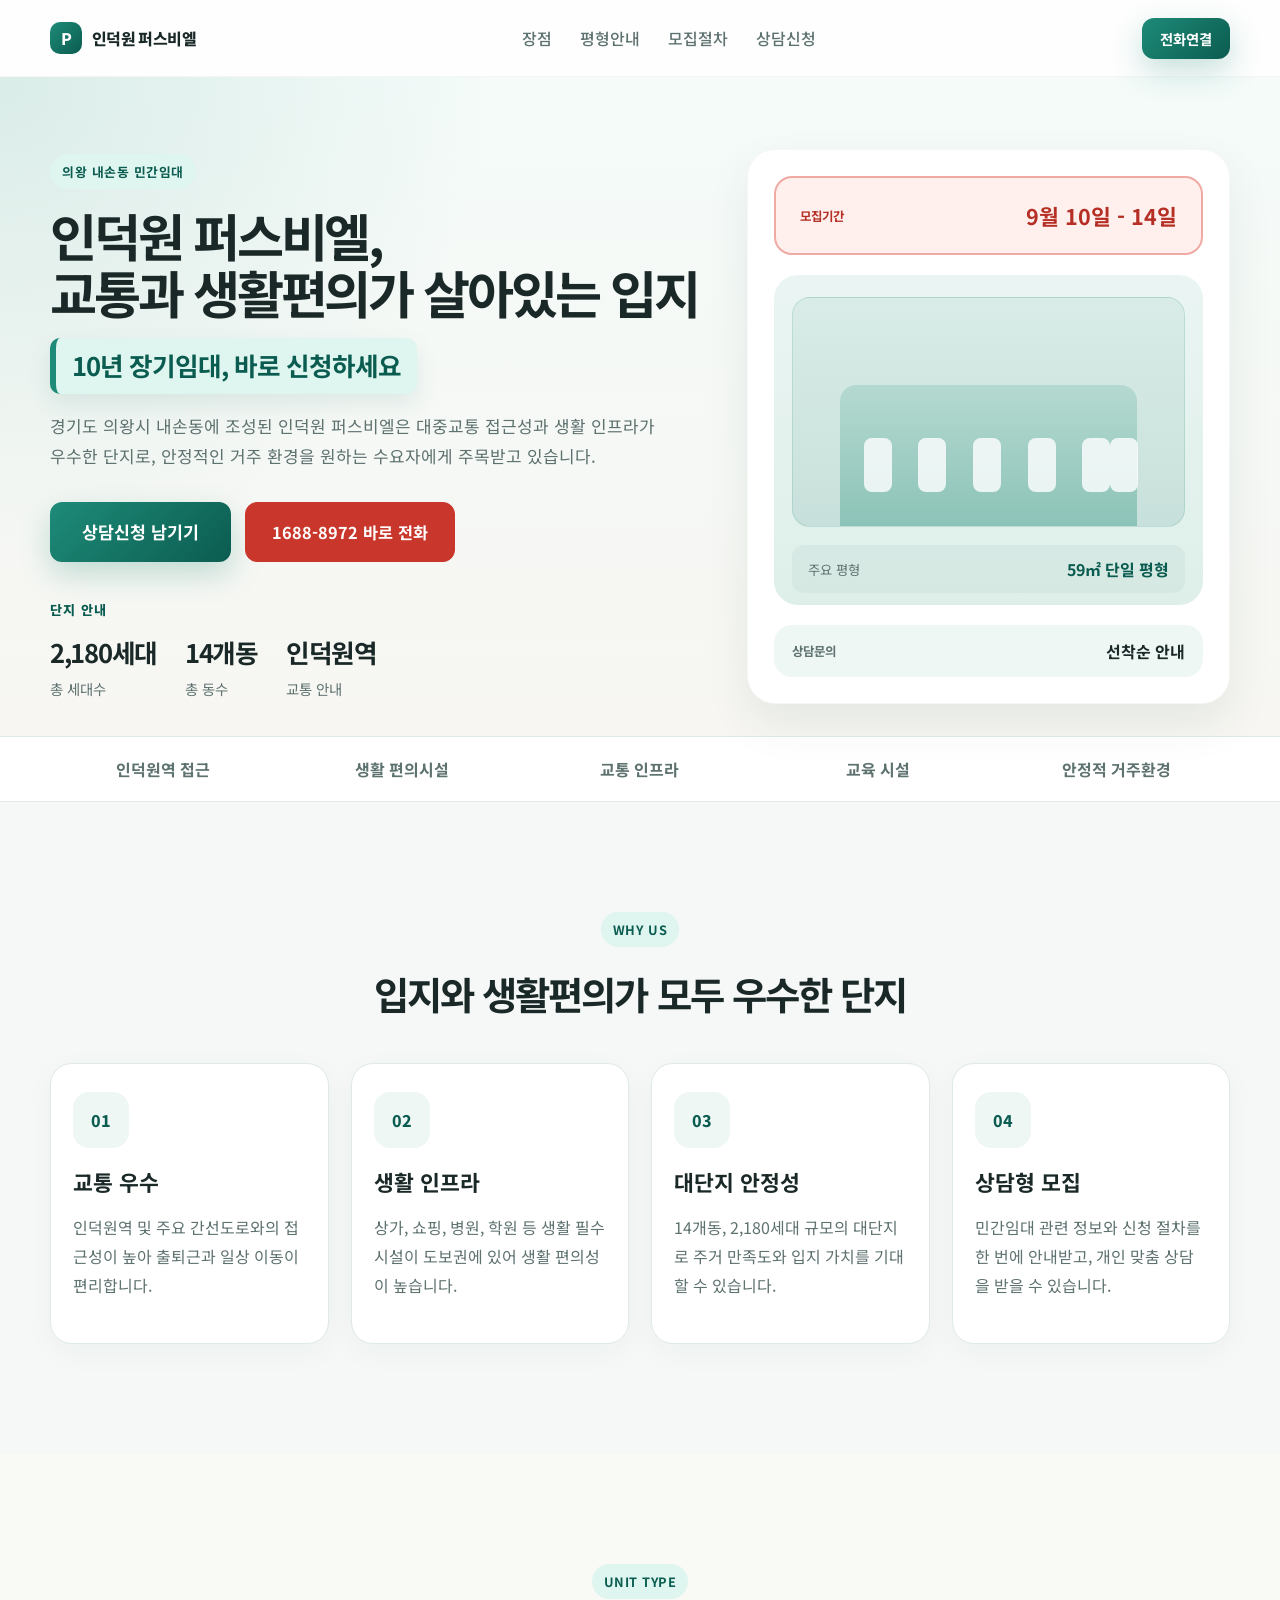
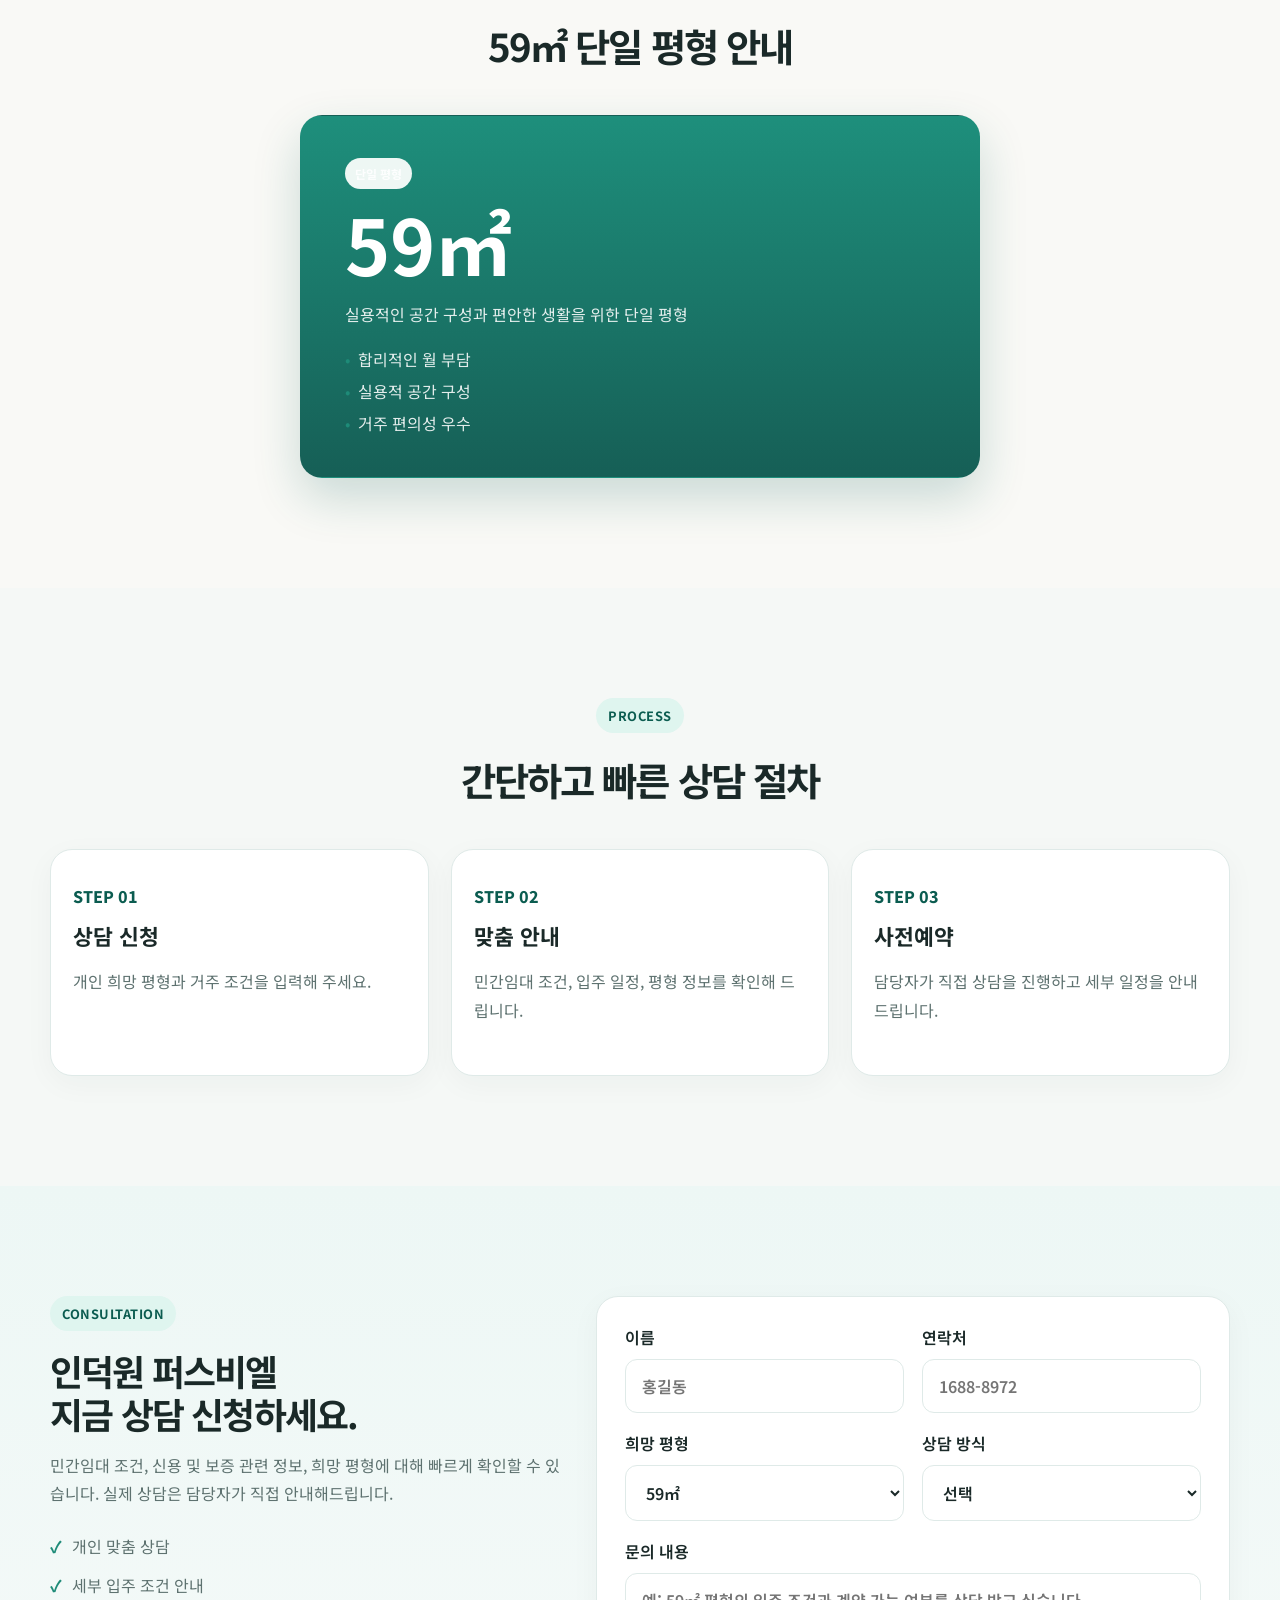
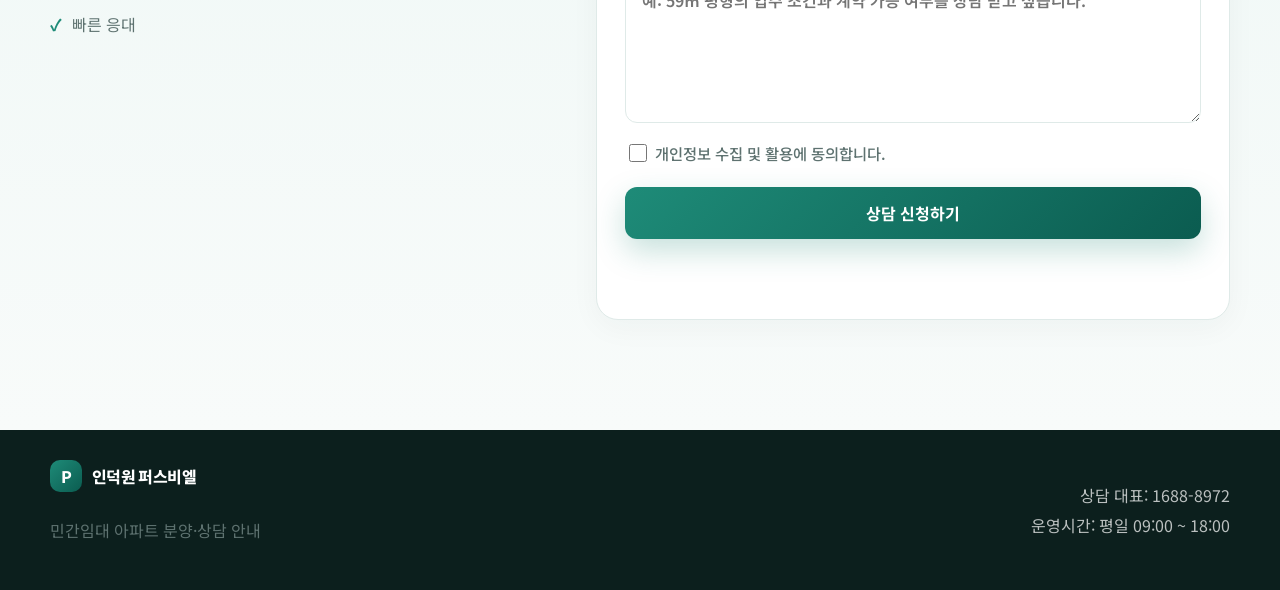
==== commit a5022d27: "상단 버튼을 전화 연결로 변경" ====
--- a/퍼스비엘/index.html
+++ b/퍼스비엘/index.html
@@ -52,7 +52,7 @@
           <a href="#process">모집절차</a>
           <a href="#inquiry">상담신청</a>
         </nav>
-        <a href="#inquiry" class="btn btn-primary small">상담신청</a>
+        <a href="tel:1688-8972" class="btn btn-primary small">전화연결</a>
       </div>
     </header>
 
--- a/퍼스비엘/styles.css
+++ b/퍼스비엘/styles.css
@@ -232,12 +232,14 @@
 .mini-card span { color: var(--muted); font-size: 0.78rem; }
 
 .recruitment-card {
+  padding: 22px 24px;
   background: #fff0ee;
-  border: 1px solid #f2b8b2;
+  border: 2px solid #efaaa3;
 }
 
 .recruitment-card span,
 .recruitment-card strong { color: #b52f25; }
+.recruitment-card strong { font-size: 1.35rem; }
 
 .apartment-visual {
   margin: 20px 0;
@@ -487,9 +489,13 @@
   .btn { width: 100%; }
   .hero-card { padding: 16px; border-radius: 22px; }
   .mini-card { flex-direction: column; align-items: flex-start; gap: 6px; }
-  .hero-stats { display: grid; grid-template-columns: 1fr; }
+  .hero-stats { display: grid; grid-template-columns: repeat(3, minmax(0, 1fr)); gap: 12px; }
   .hero-stats li { gap: 4px; }
+  .hero-stats strong { font-size: 1.2rem; white-space: nowrap; }
+  .hero-stats span { font-size: 0.76rem; }
   .unit-card { padding: 32px 26px; }
+  .recruitment-card { padding: 24px 20px; }
+  .recruitment-card strong { font-size: 1.55rem; }
   .inquiry-form { padding: 22px 18px; }
   .footer-inner { flex-direction: column; text-align: center; }
   .footer-info { text-align: center; }
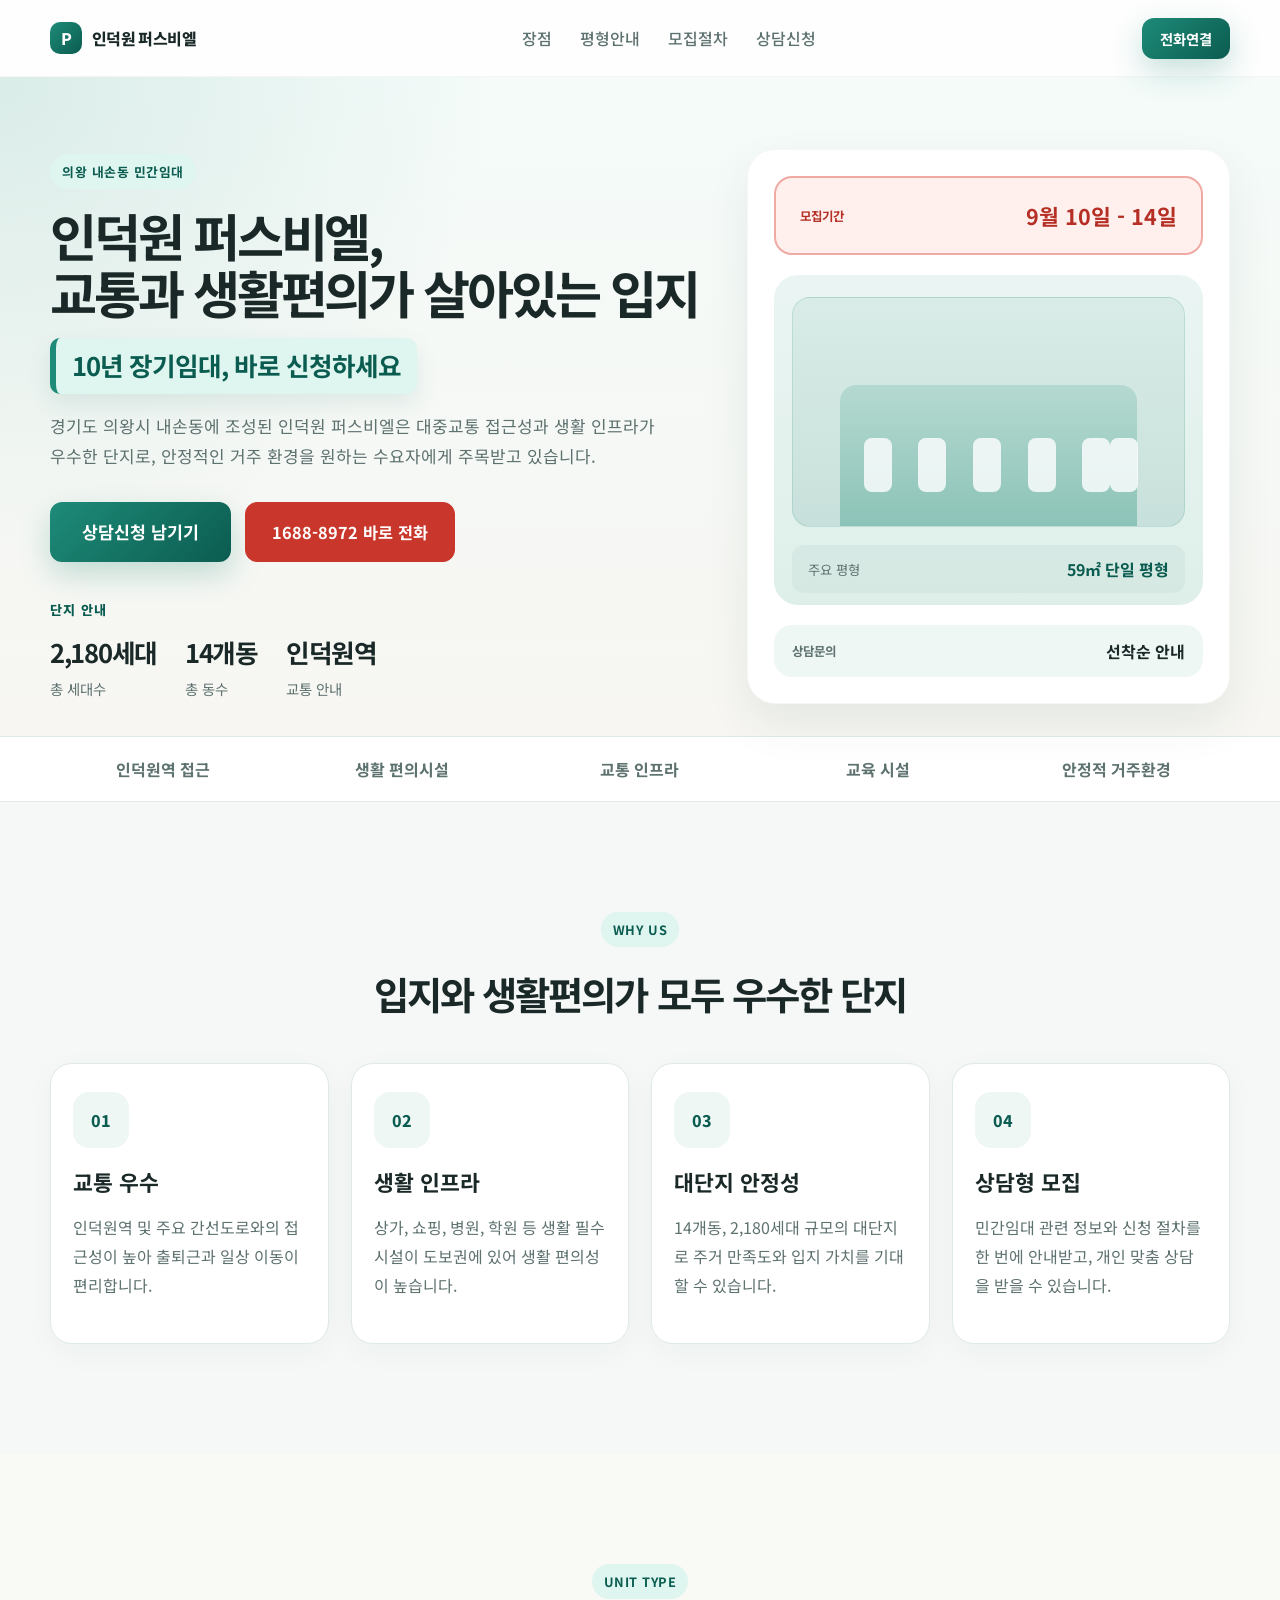
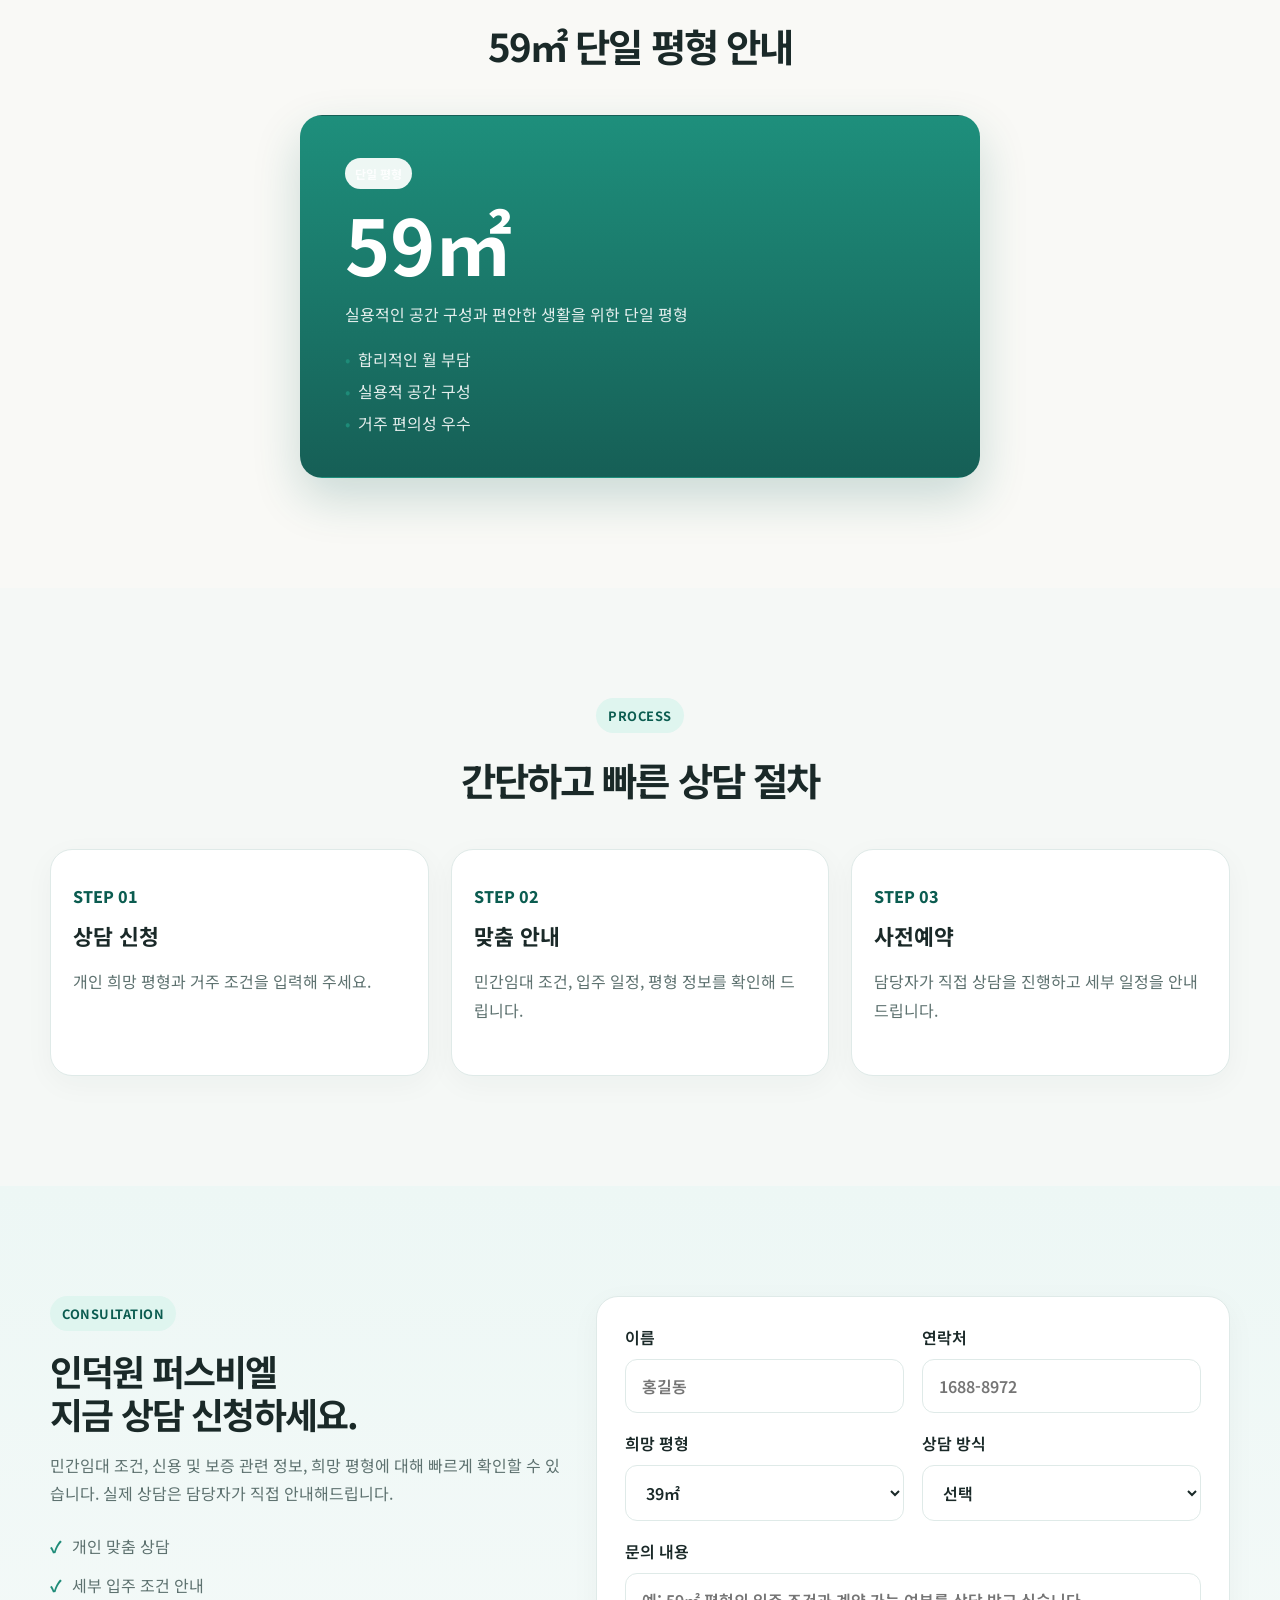
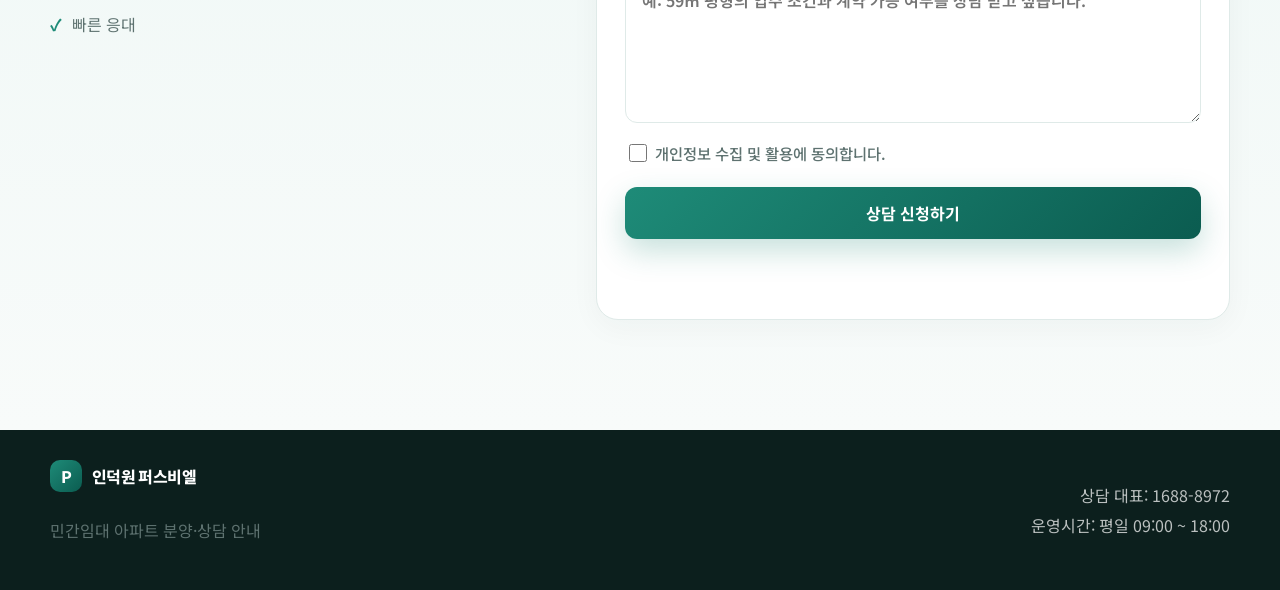
==== commit 25e8db2e: "상담 입력폼 평형을 39㎡로 변경" ====
--- a/퍼스비엘/index.html
+++ b/퍼스비엘/index.html
@@ -228,7 +228,7 @@
               <label>
                 <span>희망 평형</span>
                 <select name="unit">
-                  <option value="59㎡" selected>59㎡</option>
+                  <option value="39㎡" selected>39㎡</option>
                 </select>
               </label>
               <label>
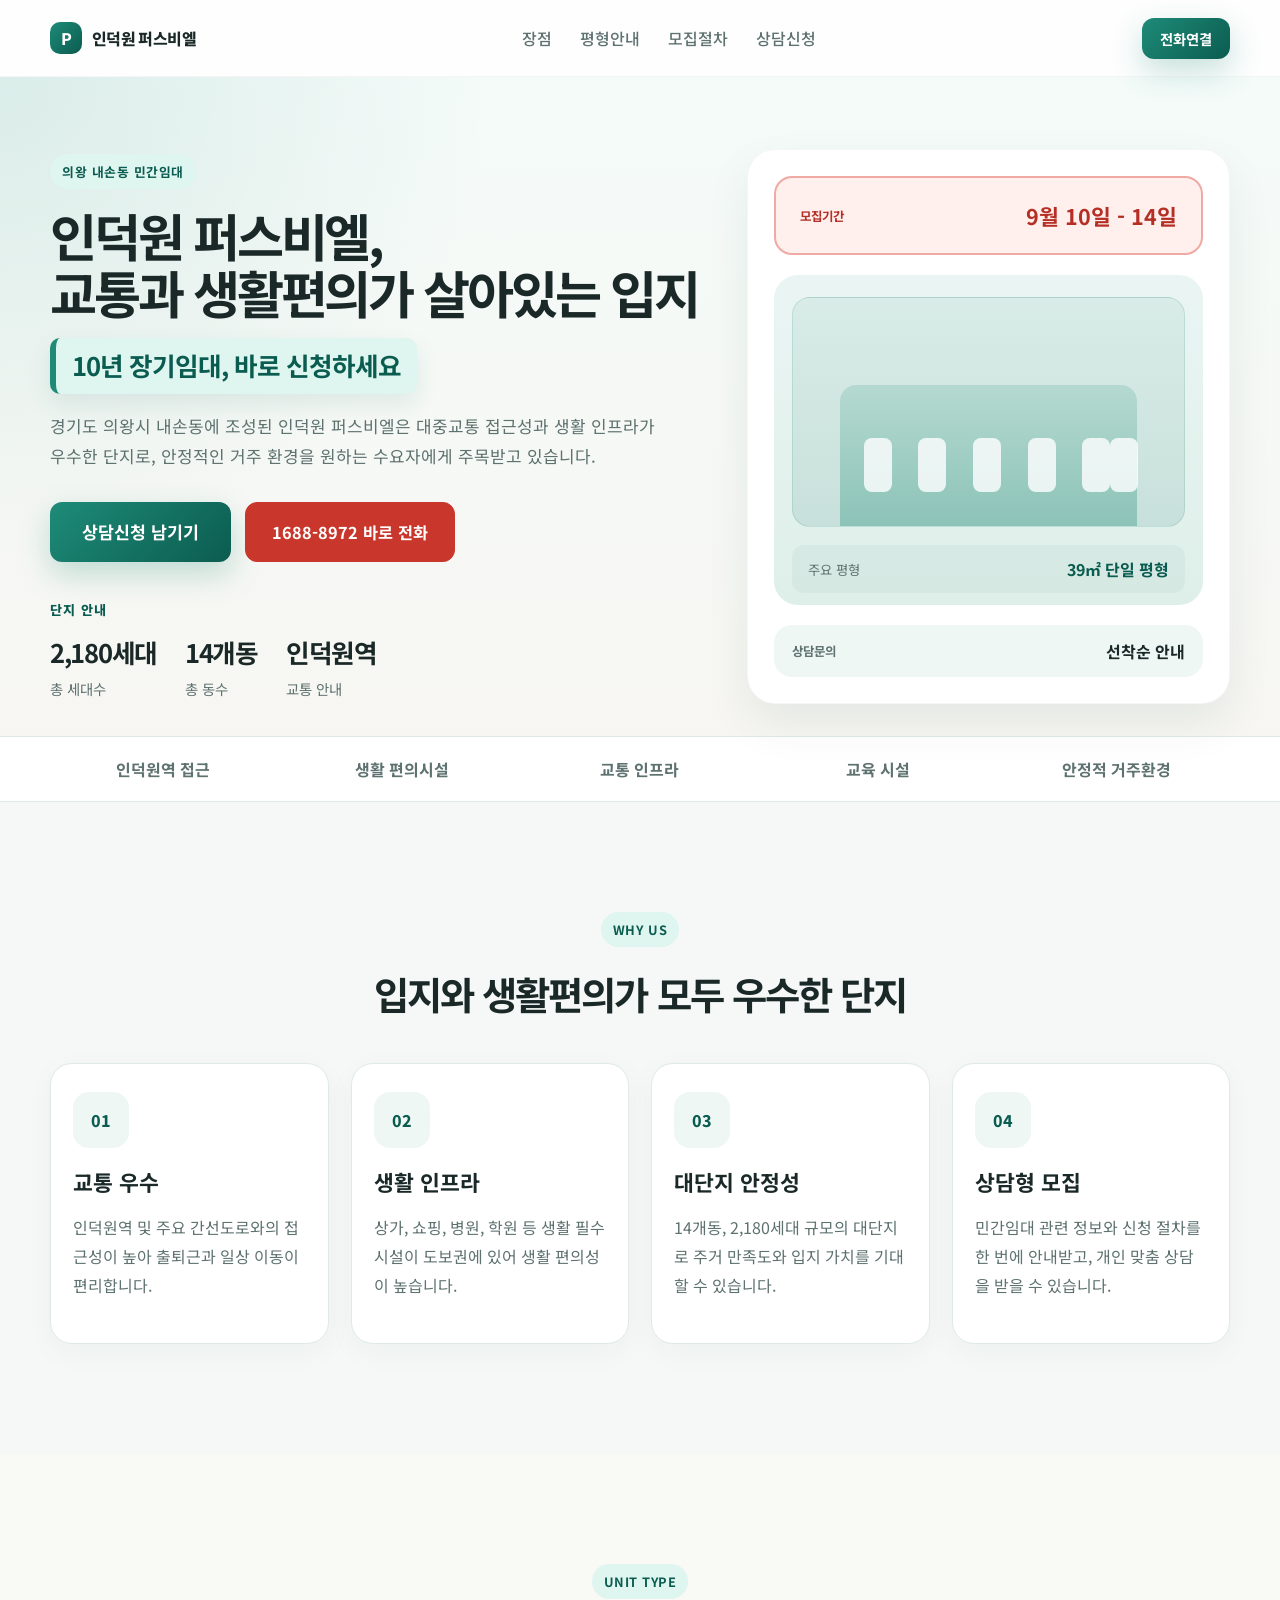
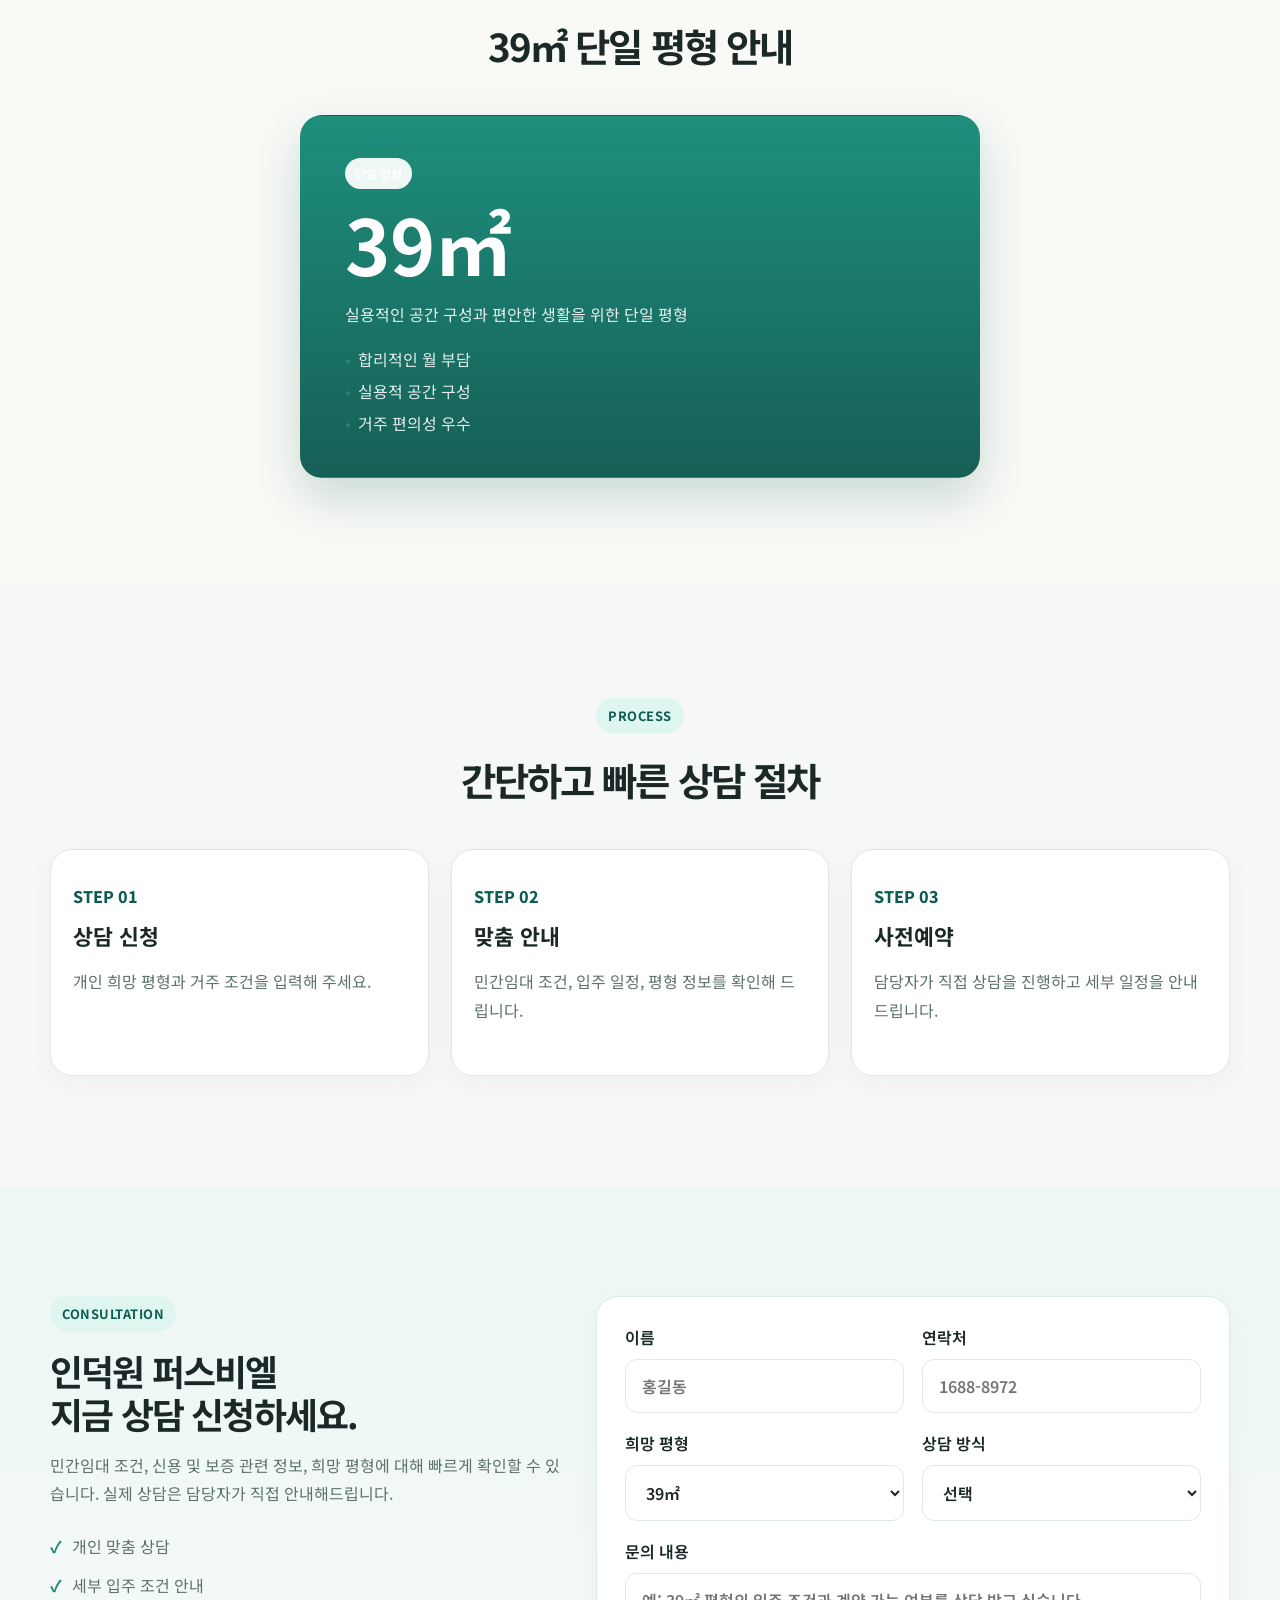
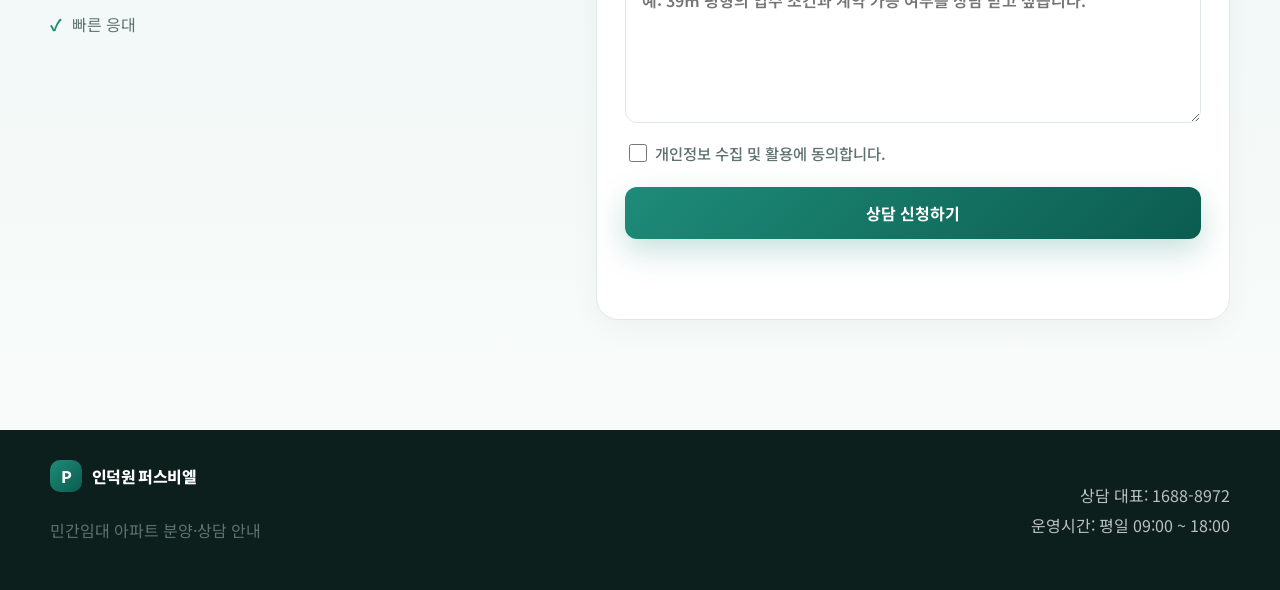
==== commit dc5b5026: "사이트 평형 표기를 39㎡로 통일" ====
--- a/퍼스비엘/index.html
+++ b/퍼스비엘/index.html
@@ -12,12 +12,12 @@
     <meta property="og:locale" content="ko_KR" />
     <meta property="og:type" content="website" />
     <meta property="og:title" content="인덕원 퍼스비엘 민간임대 | 분양상담" />
-    <meta property="og:description" content="인덕원 퍼스비엘 단지 안내와 59㎡ 단일 평형 상담 신청을 확인하세요." />
+    <meta property="og:description" content="인덕원 퍼스비엘 단지 안내와 39㎡ 단일 평형 상담 신청을 확인하세요." />
     <meta property="og:url" content="https://lakchoi.github.io/firsbiel/퍼스비엘/" />
     <meta property="og:site_name" content="인덕원 퍼스비엘" />
     <meta name="twitter:card" content="summary" />
     <meta name="twitter:title" content="인덕원 퍼스비엘 민간임대" />
-    <meta name="twitter:description" content="인덕원 퍼스비엘 단지 안내 및 59㎡ 상담 신청" />
+    <meta name="twitter:description" content="인덕원 퍼스비엘 단지 안내 및 39㎡ 상담 신청" />
     <link rel="preconnect" href="https://fonts.googleapis.com" />
     <link rel="preconnect" href="https://fonts.gstatic.com" crossorigin />
     <link href="https://fonts.googleapis.com/css2?family=Noto+Sans+KR:wght@400;500;700;800;900&display=swap" rel="stylesheet" />
@@ -94,7 +94,7 @@
               </div>
               <div class="label-box">
                 <small>주요 평형</small>
-                <strong>59㎡ 단일 평형</strong>
+                <strong>39㎡ 단일 평형</strong>
               </div>
             </div>
             <div class="mini-card bottom">
@@ -151,13 +151,13 @@
         <div class="container">
           <div class="section-header">
             <span class="eyebrow">UNIT TYPE</span>
-            <h2>59㎡ 단일 평형 안내</h2>
+            <h2>39㎡ 단일 평형 안내</h2>
           </div>
 
           <div class="unit-grid">
             <article class="unit-card featured">
               <div class="unit-tag">단일 평형</div>
-              <h3>59㎡</h3>
+              <h3>39㎡</h3>
               <p>실용적인 공간 구성과 편안한 생활을 위한 단일 평형</p>
               <ul>
                 <li>합리적인 월 부담</li>
@@ -245,7 +245,7 @@
 
             <label>
               <span>문의 내용</span>
-              <textarea name="message" rows="5" placeholder="예: 59㎡ 평형의 입주 조건과 계약 가능 여부를 상담 받고 싶습니다."></textarea>
+                  <textarea name="message" rows="5" placeholder="예: 39㎡ 평형의 입주 조건과 계약 가능 여부를 상담 받고 싶습니다."></textarea>
             </label>
 
             <label class="checkbox-item">
